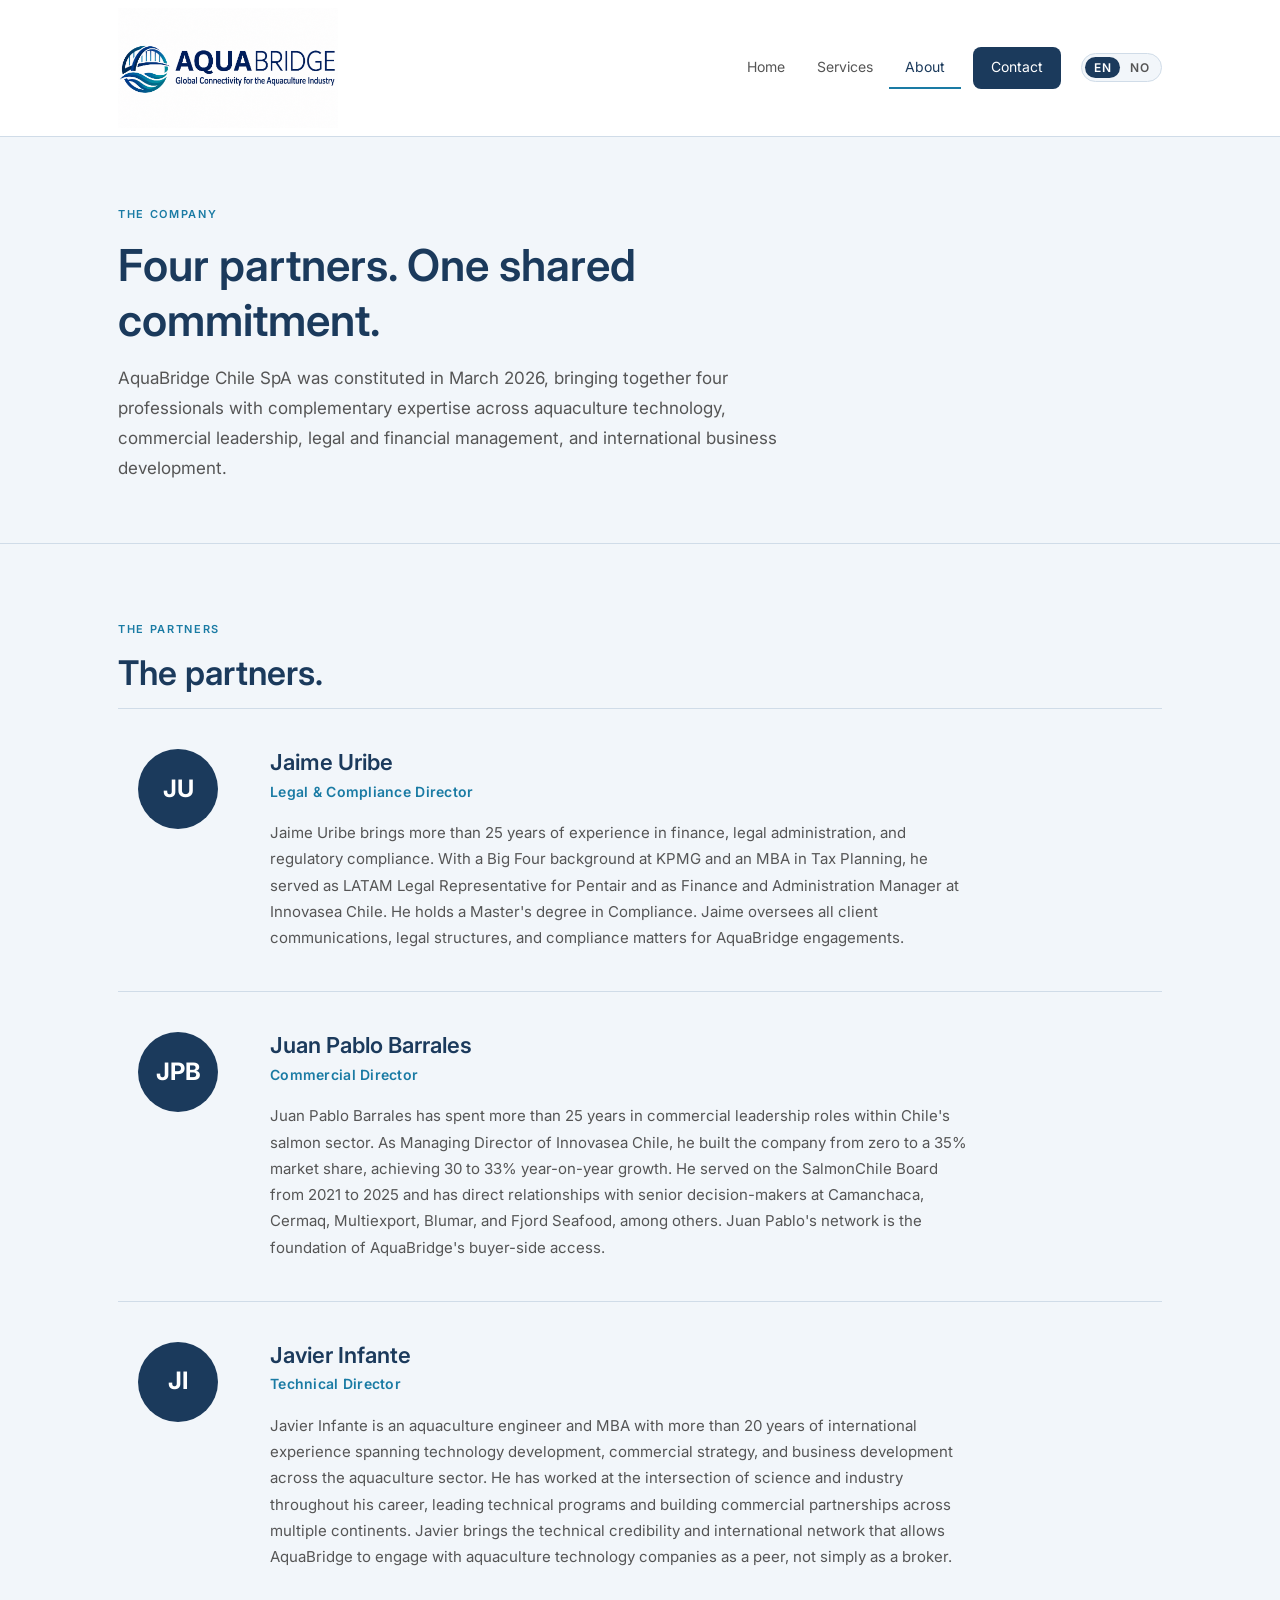
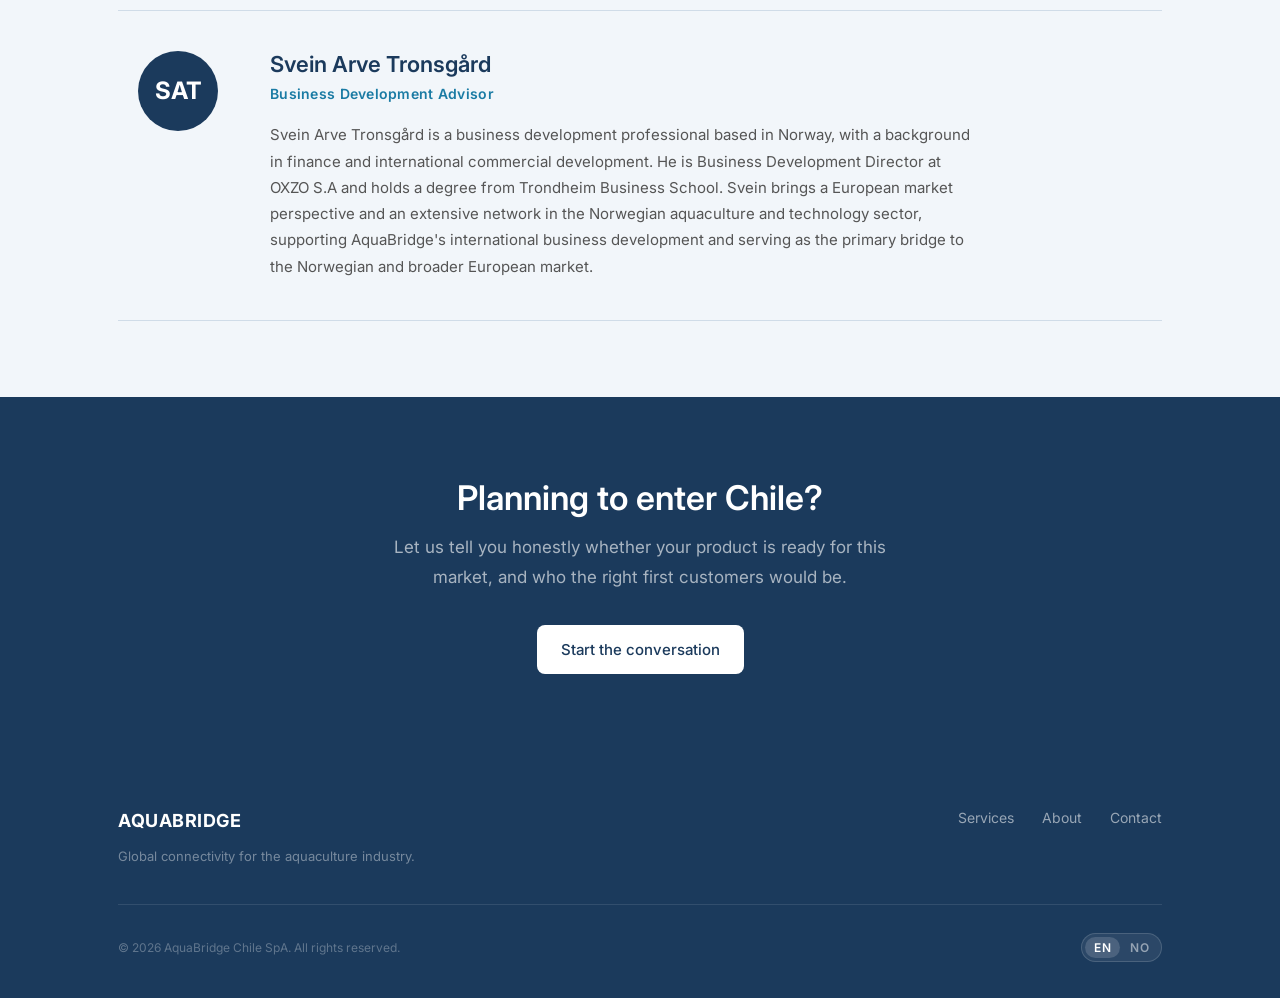
==== about.html @ 1656830d "Update website 05/26/2026  8:52:04.17" ====
<!DOCTYPE html>
<html lang="en">
<head>
  <meta charset="UTF-8">
  <meta name="viewport" content="width=device-width, initial-scale=1.0">
  <meta name="description" content="About AquaBridge — three senior partners with seven decades of combined experience in Chilean and global aquaculture.">
  <title>About — AquaBridge</title>
  <link rel="preconnect" href="https://fonts.googleapis.com">
  <link rel="preconnect" href="https://fonts.gstatic.com" crossorigin>
  <link href="https://fonts.googleapis.com/css2?family=Inter:wght@400;500;600;700&display=swap" rel="stylesheet">
  <link rel="stylesheet" href="css/style.css">
</head>
<body>
  <nav class="nav">
    <div class="container">
      <div class="nav-inner">
        <a href="index.html" class="nav-logo">
          <img src="images/logo.png" alt="AquaBridge" onerror="this.style.display='none'">
          <span class="nav-logo-text">AQUABRIDGE</span>
        </a>
        <div class="nav-links">
          <a href="index.html" data-i18n="nav_home">Home</a>
          <a href="services.html" data-i18n="nav_services">Services</a>
          <a href="about.html" data-i18n="nav_about">About</a>
          <a href="contact.html" class="nav-cta" data-i18n="nav_contact">Contact</a>
          <div class="lang-toggle desktop">
            <button class="lang-btn active" data-lang="en">EN</button>
            <button class="lang-btn" data-lang="no">NO</button>
          </div>
        </div>
        <button class="nav-hamburger" aria-label="Open menu"><span></span><span></span><span></span></button>
      </div>
      <div class="nav-mobile">
        <a href="index.html" data-i18n="nav_home">Home</a>
        <a href="services.html" data-i18n="nav_services">Services</a>
        <a href="about.html" data-i18n="nav_about">About</a>
        <a href="contact.html" data-i18n="nav_contact">Contact</a>
        <div class="lang-toggle"><button class="lang-btn active" data-lang="en">EN</button><button class="lang-btn" data-lang="no">NO</button></div>
      </div>
    </div>
  </nav>

  <!-- HERO -->
  <div class="hero-light">
    <div class="container">
      <p class="hero-pre" data-i18n="about_pre">The company</p>
      <h1 data-i18n="about_h1">Four partners. One shared commitment.</h1>
      <p class="hero-sub" data-i18n="about_sub">AquaBridge Chile SpA was constituted in March 2026, bringing together four professionals with complementary expertise across aquaculture technology, commercial leadership, legal and financial management, and international business development.</p>
    </div>
  </div>

  <!-- PARTNERS -->
  <section class="sec-gray">
    <div class="container">
      <p class="sec-label">The partners</p>
      <h2 class="sec-h2" data-i18n="about_team_h2">The partners.</h2>

      <div class="profile">
        <div class="profile-left">
          <div class="profile-avatar">JU</div>
        </div>
        <div class="profile-right">
          <h3 data-i18n="p3_name">Jaime Uribe</h3>
          <p class="role" data-i18n="p3_role">Legal & Compliance Director</p>
          <p data-i18n="p3_long">Jaime Uribe brings more than 25 years of experience in finance, legal administration, and regulatory compliance. With a Big Four background at KPMG and an MBA in Tax Planning, he served as LATAM Legal Representative for Pentair and as Finance and Administration Manager at Innovasea Chile. He holds a Master's degree in Compliance. Jaime oversees all client communications, legal structures, and compliance matters for AquaBridge engagements.</p>
        </div>
      </div>

      <div class="profile">
        <div class="profile-left">
          <div class="profile-avatar">JPB</div>
        </div>
        <div class="profile-right">
          <h3 data-i18n="p2_name">Juan Pablo Barrales</h3>
          <p class="role" data-i18n="p2_role">Commercial Director</p>
          <p data-i18n="p2_long">Juan Pablo Barrales has spent more than 25 years in commercial leadership roles within Chile's salmon sector. As Managing Director of Innovasea Chile, he built the company from zero to a 35% market share, achieving 30 to 33% year-on-year growth. He served on the SalmonChile Board from 2021 to 2025 and has direct relationships with senior decision-makers at Camanchaca, Cermaq, Multiexport, Blumar, and Fjord Seafood, among others. Juan Pablo's network is the foundation of AquaBridge's buyer-side access.</p>
        </div>
      </div>

      <div class="profile">
        <div class="profile-left">
          <div class="profile-avatar">JI</div>
        </div>
        <div class="profile-right">
          <h3 data-i18n="p1_name">Javier Infante</h3>
          <p class="role" data-i18n="p1_role">Technical Director</p>
          <p data-i18n="p1_long">Javier Infante is an aquaculture engineer and MBA with more than 20 years of international experience spanning technology development, commercial strategy, and business development across the aquaculture sector. He has worked at the intersection of science and industry throughout his career, leading technical programs and building commercial partnerships across multiple continents. Javier brings the technical credibility and international network that allows AquaBridge to engage with aquaculture technology companies as a peer, not simply as a broker.</p>
        </div>
      </div>

      <div class="profile">
        <div class="profile-left">
          <div class="profile-avatar">SAT</div>
        </div>
        <div class="profile-right">
          <h3 data-i18n="p4_name">Svein Arve Tronsgård</h3>
          <p class="role" data-i18n="p4_role">Business Development Advisor</p>
          <p data-i18n="p4_long">Svein Arve Tronsgård is a business development professional based in Norway, with a background in finance and international commercial development. He is Business Development Director at OXZO S.A and holds a degree from Trondheim Business School. Svein brings a European market perspective and an extensive network in the Norwegian aquaculture and technology sector, supporting AquaBridge's international business development and serving as the primary bridge to the Norwegian and broader European market.</p>
        </div>
      </div>

    </div>
  </section>

  <!-- CTA -->
  <div class="cta-section">
    <div class="container">
      <h2 data-i18n="cta_h2">Planning to enter Chile?</h2>
      <p data-i18n="cta_p">Let us tell you honestly whether your product is ready for this market, and who the right first customers would be.</p>
      <a href="contact.html" class="btn btn-white" data-i18n="cta_btn">Start the conversation</a>
    </div>
  </div>

  <footer class="footer">
    <div class="container">
      <div class="footer-top">
        <div class="footer-brand">
          <div class="footer-logo"><img src="images/logo.png" alt="AquaBridge" onerror="this.style.display='none';this.nextElementSibling.style.display='block'"><span class="footer-logo-text">AQUABRIDGE</span></div>
          <p class="footer-tag" data-i18n="footer_tag">Global connectivity for the aquaculture industry.</p>
        </div>
        <nav class="footer-nav">
          <a href="services.html" data-i18n="nav_services">Services</a>
          <a href="about.html" data-i18n="nav_about">About</a>
          <a href="contact.html" data-i18n="nav_contact">Contact</a>
        </nav>
      </div>
      <div class="footer-bottom">
        <p class="footer-copy" data-i18n="footer_copy">© 2026 AquaBridge Chile SpA. All rights reserved.</p>
        <div class="lang-toggle"><button class="lang-btn active" data-lang="en">EN</button><button class="lang-btn" data-lang="no">NO</button></div>
      </div>
    </div>
  </footer>

  <script src="js/main.js"></script>
</body>
</html>
---- css/style.css ----
/* ── Reset ─────────────────────────────────────────────────────────────── */
*, *::before, *::after { box-sizing: border-box; margin: 0; padding: 0; }
html { font-size: 16px; scroll-behavior: smooth; -webkit-font-smoothing: antialiased; }
img { max-width: 100%; display: block; }
a { color: inherit; text-decoration: none; }
ul, ol { list-style: none; }

/* ── Variables ─────────────────────────────────────────────────────────── */
:root {
  --navy:      #1B3A5C;
  --navy-deep: #122840;
  --teal:      #1A7BA4;
  --teal-dk:   #0F5070;
  --lgray:     #F2F6FA;
  --mgray:     #D0DCE8;
  --dgray:     #555555;
  --white:     #FFFFFF;
  --font:      'Inter', system-ui, -apple-system, 'Segoe UI', sans-serif;
  --max-w:     1100px;
  --r:         8px;
  --t:         0.2s ease;
}

/* ── Base ──────────────────────────────────────────────────────────────── */
body { font-family: var(--font); color: var(--dgray); line-height: 1.7; background: var(--white); }
h1, h2, h3, h4 { color: var(--navy); font-weight: 600; line-height: 1.25; }
h1 { font-size: clamp(28px, 4vw, 44px); }
h2 { font-size: clamp(22px, 3vw, 34px); }
h3 { font-size: 19px; }
p { font-size: 16px; line-height: 1.75; max-width: 700px; }
.container { max-width: var(--max-w); margin: 0 auto; padding: 0 28px; }

/* ── Buttons ───────────────────────────────────────────────────────────── */
.btn { display: inline-block; padding: 12px 24px; border-radius: var(--r); font-size: 15px; font-weight: 500; cursor: pointer; transition: background var(--t), color var(--t), border-color var(--t); text-decoration: none; border: none; font-family: var(--font); }
.btn-primary { background: var(--teal); color: var(--white); }
.btn-primary:hover { background: var(--teal-dk); }
.btn-secondary { background: transparent; color: var(--navy); border: 1px solid var(--mgray); }
.btn-secondary:hover { background: var(--lgray); border-color: var(--teal); color: var(--navy); }
.btn-ghost { background: transparent; color: rgba(255,255,255,0.85); border: 1px solid rgba(255,255,255,0.3); }
.btn-ghost:hover { background: rgba(255,255,255,0.1); border-color: rgba(255,255,255,0.55); }
.btn-white { background: var(--white); color: var(--navy); }
.btn-white:hover { background: var(--lgray); }

/* ── Nav ───────────────────────────────────────────────────────────────── */
.nav { position: sticky; top: 0; z-index: 100; background: var(--white); border-bottom: 1px solid var(--mgray); transition: box-shadow var(--t); }
.nav.scrolled { box-shadow: 0 2px 16px rgba(0,0,0,0.07); }
.nav-inner { display: flex; align-items: center; height: 136px; gap: 0; padding: 8px 0; }
.nav-logo { display: flex; align-items: center; gap: 10px; text-decoration: none; flex-shrink: 0; margin-right: auto; }
.nav-logo img { height: 120px; width: auto; }
.nav-logo-text { display: none; }
.nav-links { display: flex; align-items: center; gap: 0; }
.nav-links a { font-size: 14px; color: var(--dgray); padding: 8px 16px; border-bottom: 2px solid transparent; transition: color var(--t), border-color var(--t); white-space: nowrap; display: block; }
.nav-links a:hover, .nav-links a.active { color: var(--navy); border-bottom-color: var(--teal); }
.nav-links a.nav-cta { background: var(--navy); color: var(--white); border-radius: var(--r); margin-left: 12px; border-bottom: 2px solid transparent; padding: 8px 18px; }
.nav-links a.nav-cta:hover { background: var(--teal); }
.lang-toggle { display: flex; align-items: center; gap: 1px; margin-left: 20px; background: var(--lgray); border-radius: 20px; padding: 3px; border: 1px solid var(--mgray); flex-shrink: 0; }
.lang-btn { background: none; border: none; cursor: pointer; font-size: 12px; font-weight: 600; color: var(--dgray); padding: 3px 9px; border-radius: 16px; transition: background var(--t), color var(--t); font-family: var(--font); letter-spacing: 0.04em; }
.lang-btn.active { background: var(--navy); color: var(--white); }
.nav-hamburger { display: none; flex-direction: column; gap: 5px; cursor: pointer; padding: 6px; background: none; border: none; margin-left: 12px; }
.nav-hamburger span { display: block; width: 22px; height: 2px; background: var(--navy); border-radius: 2px; transition: transform var(--t), opacity var(--t); }
.nav-mobile { display: none; flex-direction: column; padding: 16px 28px 20px; border-top: 1px solid var(--mgray); gap: 4px; }
.nav-mobile.open { display: flex; }
.nav-mobile a { font-size: 15px; color: var(--navy); padding: 8px 0; border-bottom: 1px solid var(--lgray); }
.nav-mobile .lang-toggle { margin: 12px 0 0; }

/* ── Hero dark ─────────────────────────────────────────────────────────── */
.hero-dark { background: var(--navy); padding: 88px 0 76px; }
.hero-pre { font-size: 11px; letter-spacing: 0.15em; text-transform: uppercase; color: var(--teal); font-weight: 600; margin-bottom: 18px; }
.hero-dark h1 { color: var(--white); max-width: 825px; margin-bottom: 22px; }
.hero-dark .hero-sub { color: rgba(255,255,255,0.62); font-size: 17px; max-width: 675px; margin-bottom: 36px; line-height: 1.75; }
.hero-btns { display: flex; gap: 12px; flex-wrap: wrap; margin-bottom: 56px; }
.hero-stats { display: flex; gap: 44px; padding-top: 44px; border-top: 1px solid rgba(255,255,255,0.11); flex-wrap: wrap; }
.stat-item .stat-n { font-size: 26px; font-weight: 700; color: var(--white); line-height: 1.1; }
.stat-item .stat-l { font-size: 12px; color: rgba(255,255,255,0.42); margin-top: 3px; line-height: 1.4; }

/* ── Hero light ────────────────────────────────────────────────────────── */
.hero-light { background: var(--lgray); padding: 68px 0 60px; border-bottom: 1px solid var(--mgray); }
.hero-light .hero-pre { font-size: 11px; letter-spacing: 0.15em; text-transform: uppercase; color: var(--teal); font-weight: 600; margin-bottom: 14px; }
.hero-light h1 { margin-bottom: 16px; max-width: 700px; }
.hero-light .hero-sub { color: var(--dgray); font-size: 17px; max-width: 700px; line-height: 1.75; }

/* ── Sections ──────────────────────────────────────────────────────────── */
section { padding: 76px 0; }
.sec-white { background: var(--white); }
.sec-gray  { background: var(--lgray); }
.sec-navy  { background: var(--navy); }
.sec-label { font-size: 11px; letter-spacing: 0.15em; text-transform: uppercase; color: var(--teal); font-weight: 600; margin-bottom: 12px; }
.sec-h2 { margin-bottom: 14px; }
.sec-sub { color: var(--dgray); font-size: 17px; max-width: 700px; margin-bottom: 48px; line-height: 1.75; }
.sec-sub.wide { max-width: 700px; }
.sec-sub.light { color: rgba(255,255,255,0.62); }
.sec-sub.light-narrow { color: rgba(255,255,255,0.62); max-width: 700px; }
.navy-h2 { color: var(--white); }

/* ── Cards grid ────────────────────────────────────────────────────────── */
.cards-3 { display: grid; grid-template-columns: repeat(auto-fit, minmax(260px, 1fr)); gap: 24px; }
.card { background: var(--white); border: 1px solid var(--mgray); border-radius: 12px; padding: 28px; }
.card-on-gray { background: var(--white); }
.card-icon { width: 46px; height: 46px; background: rgba(26,123,164,0.1); border-radius: 10px; display: flex; align-items: center; justify-content: center; margin-bottom: 18px; }
.card-icon svg { width: 22px; height: 22px; stroke: var(--teal); fill: none; stroke-width: 1.8; stroke-linecap: round; stroke-linejoin: round; }
.card h3 { color: var(--navy); font-size: 17px; margin-bottom: 8px; }
.card p { font-size: 14px; line-height: 1.65; }

/* ── Stats block (navy bg) ─────────────────────────────────────────────── */
.stats-4 { display: grid; grid-template-columns: repeat(4, 1fr); gap: 1px; background: rgba(255,255,255,0.08); border-radius: 12px; overflow: hidden; margin-top: 44px; }
.stat-block { background: rgba(255,255,255,0.05); padding: 36px 28px; }
.stat-block .num { font-size: 30px; font-weight: 700; color: var(--white); line-height: 1.1; margin-bottom: 6px; }
.stat-block .lbl { font-size: 13px; color: rgba(255,255,255,0.48); line-height: 1.5; }

/* ── Team cards ────────────────────────────────────────────────────────── */
.team-3 { display: grid; grid-template-columns: repeat(auto-fit, minmax(280px, 1fr)); gap: 28px; }
.team-card { background: var(--white); border: 1px solid var(--mgray); border-radius: 12px; padding: 32px 28px; }
.team-avatar { width: 52px; height: 52px; border-radius: 50%; background: var(--navy); color: var(--white); font-size: 17px; font-weight: 700; display: flex; align-items: center; justify-content: center; margin-bottom: 16px; letter-spacing: 0.03em; }
.team-card h3 { font-size: 18px; margin-bottom: 2px; }
.team-role { font-size: 13px; color: var(--teal); font-weight: 600; margin-bottom: 12px; letter-spacing: 0.02em; }
.team-card .bio { font-size: 14px; line-height: 1.65; margin-bottom: 14px; }
.team-details { border-top: 1px solid var(--lgray); padding-top: 12px; display: flex; flex-direction: column; gap: 6px; }
.team-detail { font-size: 13px; color: var(--dgray); display: flex; gap: 8px; line-height: 1.5; }
.team-detail::before { content: '—'; color: var(--teal); flex-shrink: 0; }
.team-link { display: inline-flex; align-items: center; gap: 6px; color: var(--teal); font-size: 15px; font-weight: 500; margin-top: 36px; transition: gap var(--t); }
.team-link:hover { gap: 10px; }

/* ── CTA section ───────────────────────────────────────────────────────── */
.cta-section { background: var(--navy); padding: 80px 0; text-align: center; }
.cta-section h2 { color: var(--white); margin-bottom: 14px; }
.cta-section p { color: rgba(255,255,255,0.62); max-width: 520px; margin: 0 auto 32px; font-size: 17px; }

/* ── Teal bar quote ────────────────────────────────────────────────────── */
.teal-bar { border-left: 3px solid var(--teal); padding: 4px 0 4px 18px; font-size: 17px; color: var(--navy); font-style: italic; line-height: 1.65; }

/* ── Tier cards (services page) ────────────────────────────────────────── */
.tier-grid { display: grid; grid-template-columns: repeat(auto-fit, minmax(320px, 1fr)); gap: 32px; margin-top: 44px; }
.tier-card { background: var(--white); border: 1px solid var(--mgray); border-radius: 14px; overflow: hidden; }
.tier-head { padding: 32px 32px 24px; background: var(--lgray); border-bottom: 1px solid var(--mgray); }
.tier-head.dark { background: var(--navy); }
.tier-badge { display: inline-block; font-size: 11px; font-weight: 700; letter-spacing: 0.1em; text-transform: uppercase; padding: 4px 12px; border-radius: 20px; margin-bottom: 14px; background: rgba(26,123,164,0.12); color: var(--teal); }
.tier-badge.white { background: rgba(255,255,255,0.15); color: rgba(255,255,255,0.85); }
.tier-head h3 { font-size: 22px; margin-bottom: 6px; }
.tier-head.dark h3 { color: var(--white); }
.tier-head .tier-sub { font-size: 15px; color: var(--dgray); }
.tier-head.dark .tier-sub { color: rgba(255,255,255,0.58); }
.tier-price { font-size: 14px; font-weight: 600; color: var(--navy); margin-top: 14px; padding-top: 14px; border-top: 1px solid var(--mgray); }
.tier-head.dark .tier-price { color: rgba(255,255,255,0.75); border-top-color: rgba(255,255,255,0.15); }
.tier-body { padding: 28px 32px; }
.tier-list { display: flex; flex-direction: column; gap: 12px; }
.tier-list li { font-size: 14px; color: var(--dgray); display: flex; gap: 10px; align-items: flex-start; line-height: 1.55; }
.tier-list li::before { content: ''; width: 18px; height: 18px; min-width: 18px; border-radius: 50%; background: rgba(26,123,164,0.12) url("data:image/svg+xml,%3Csvg width='10' height='8' viewBox='0 0 10 8' fill='none' xmlns='http://www.w3.org/2000/svg'%3E%3Cpath d='M1 4L3.5 6.5L9 1.5' stroke='%231A7BA4' stroke-width='1.6' stroke-linecap='round' stroke-linejoin='round'/%3E%3C/svg%3E") no-repeat center; margin-top: 2px; flex-shrink: 0; }
.svc-note { font-size: 13px; color: var(--dgray); line-height: 1.65; font-style: italic; margin-top: 32px; padding: 20px 24px; background: var(--lgray); border-radius: var(--r); border-left: 3px solid var(--mgray); }

/* ── What we don't do ──────────────────────────────────────────────────── */
.no-list { display: flex; flex-direction: column; gap: 0; margin-top: 24px; }
.no-list li { font-size: 14px; color: var(--dgray); display: flex; gap: 12px; align-items: flex-start; padding: 12px 0; border-bottom: 1px solid var(--lgray); line-height: 1.6; }
.no-list li::before { content: '×'; color: #bbb; font-size: 17px; line-height: 1.3; flex-shrink: 0; }
.no-note { font-size: 14px; color: var(--navy); font-weight: 500; margin-top: 20px; padding: 18px 20px; background: rgba(26,123,164,0.07); border-radius: var(--r); border-left: 3px solid var(--teal); line-height: 1.65; font-style: italic; }

/* ── About model section ───────────────────────────────────────────────── */
.two-col { display: grid; grid-template-columns: 1.1fr 1fr; gap: 64px; align-items: start; }
.two-col p { margin-bottom: 16px; }

/* ── Team full profiles ────────────────────────────────────────────────── */
.profile { display: grid; grid-template-columns: auto 1fr; gap: 32px; align-items: start; padding: 40px 0; border-top: 1px solid var(--mgray); }
.profile:last-child { border-bottom: 1px solid var(--mgray); }
.profile-left { text-align: center; min-width: 120px; }
.profile-avatar { width: 80px; height: 80px; border-radius: 50%; background: var(--navy); color: var(--white); font-size: 24px; font-weight: 700; display: flex; align-items: center; justify-content: center; margin: 0 auto 10px; }
.profile-name-mobile { display: none; }
.profile-right h3 { font-size: 22px; margin-bottom: 3px; }
.profile-right .role { font-size: 14px; color: var(--teal); font-weight: 600; margin-bottom: 16px; letter-spacing: 0.02em; }
  .profile-right p { font-size: 15px; line-height: 1.75; color: var(--dgray); margin-bottom: 0; }

/* ── Contact form ──────────────────────────────────────────────────────── */
.contact-layout { display: grid; grid-template-columns: 1.3fr 1fr; gap: 64px; align-items: start; }
.form-row { display: grid; grid-template-columns: 1fr 1fr; gap: 16px; }
.form-group { margin-bottom: 18px; }
.form-group label { display: block; font-size: 13px; font-weight: 600; color: var(--navy); margin-bottom: 6px; letter-spacing: 0.02em; }
.form-group input, .form-group select, .form-group textarea { width: 100%; padding: 10px 14px; border: 1px solid var(--mgray); border-radius: var(--r); font-size: 15px; color: var(--navy); background: var(--white); font-family: var(--font); transition: border-color var(--t); outline: none; appearance: none; }
.form-group input:focus, .form-group select:focus, .form-group textarea:focus { border-color: var(--teal); box-shadow: 0 0 0 3px rgba(26,123,164,0.1); }
.form-group textarea { resize: vertical; min-height: 130px; }
.form-group select { background-image: url("data:image/svg+xml,%3Csvg width='12' height='8' viewBox='0 0 12 8' xmlns='http://www.w3.org/2000/svg'%3E%3Cpath d='M1 1L6 7L11 1' stroke='%23555' stroke-width='1.5' stroke-linecap='round' fill='none'/%3E%3C/svg%3E"); background-repeat: no-repeat; background-position: right 14px center; padding-right: 38px; }
.contact-info-block { padding-top: 4px; }
.contact-info-item { padding: 16px 0; border-bottom: 1px solid var(--mgray); }
.contact-info-lbl { font-size: 11px; text-transform: uppercase; letter-spacing: 0.1em; color: var(--dgray); font-weight: 600; margin-bottom: 4px; }
.contact-info-val { font-size: 16px; font-weight: 600; color: var(--navy); }
.contact-info-note { font-size: 13px; color: var(--dgray); margin-top: 2px; }

/* ── Footer ────────────────────────────────────────────────────────────── */
.footer { background: var(--navy); padding: 52px 0 36px; }
.footer-top { display: flex; justify-content: space-between; align-items: flex-start; padding-bottom: 36px; border-bottom: 1px solid rgba(255,255,255,0.1); margin-bottom: 28px; gap: 40px; flex-wrap: wrap; }
.footer-brand {}
.footer-logo { display: flex; align-items: center; gap: 10px; margin-bottom: 8px; }
.footer-logo img { display: none; }
.footer-logo-text { display: block; font-size: 18px; font-weight: 700; color: white; letter-spacing: 0.5px; }
.footer-tag { font-size: 13px; color: rgba(255,255,255,0.4); }
.footer-nav { display: flex; gap: 28px; align-items: center; flex-wrap: wrap; }
.footer-nav a { font-size: 14px; color: rgba(255,255,255,0.55); transition: color var(--t); }
.footer-nav a:hover { color: var(--white); }
.footer-bottom { display: flex; justify-content: space-between; align-items: center; flex-wrap: wrap; gap: 12px; }
.footer-copy { font-size: 12px; color: rgba(255,255,255,0.3); }
.footer .lang-toggle { background: rgba(255,255,255,0.07); border-color: rgba(255,255,255,0.15); }
.footer .lang-btn { color: rgba(255,255,255,0.5); }
.footer .lang-btn.active { background: rgba(255,255,255,0.15); color: var(--white); }

/* ── How We Work steps ─────────────────────────────────────────────────── */
.steps-wrap { position: relative; margin-top: 56px; }
.steps-4 { display: grid; grid-template-columns: repeat(4, 1fr); gap: 0; position: relative; }
.steps-4::before { content: ''; position: absolute; top: 22px; left: calc(12.5% + 4px); right: calc(12.5% + 4px); height: 2px; background: var(--mgray); z-index: 0; }
.step { text-align: center; padding: 0 20px; position: relative; }
.step-num { width: 46px; height: 46px; border-radius: 50%; background: var(--teal); color: var(--white); font-weight: 700; font-size: 16px; display: flex; align-items: center; justify-content: center; margin: 0 auto 22px; position: relative; z-index: 1; }
.step-h { font-size: 15px; font-weight: 600; color: var(--navy); margin-bottom: 8px; line-height: 1.3; }
.step-p { font-size: 13px; color: var(--dgray); line-height: 1.6; }

/* ── Why AquaBridge comparison ─────────────────────────────────────────── */
.vs-grid { display: grid; grid-template-columns: repeat(3, 1fr); gap: 20px; margin-top: 48px; }
.vs-col { background: var(--lgray); border-radius: var(--r); padding: 32px 28px; border: 1px solid var(--mgray); }
.vs-col.vs-us { background: var(--navy); border-color: var(--navy); }
.vs-col-head { font-size: 11px; font-weight: 600; text-transform: uppercase; letter-spacing: 0.1em; color: var(--dgray); margin-bottom: 6px; opacity: 0.7; }
.vs-col.vs-us .vs-col-head { color: var(--teal); opacity: 1; }
.vs-col-label { font-size: 17px; font-weight: 700; color: var(--navy); margin-bottom: 24px; line-height: 1.3; }
.vs-col.vs-us .vs-col-label { color: var(--white); }
.vs-item { display: flex; align-items: flex-start; gap: 10px; margin-bottom: 13px; font-size: 14px; line-height: 1.5; color: var(--dgray); }
.vs-col.vs-us .vs-item { color: rgba(255,255,255,0.82); }
.vs-icon { flex-shrink: 0; margin-top: 2px; font-size: 14px; }

/* ── Responsive ────────────────────────────────────────────────────────── */
@media (max-width: 860px) {
  .stats-4 { grid-template-columns: 1fr 1fr; }
  .two-col { grid-template-columns: 1fr; gap: 40px; }
  .contact-layout { grid-template-columns: 1fr; gap: 40px; }
  .profile { grid-template-columns: 1fr; gap: 16px; }
  .profile-left { text-align: left; }
  .profile-avatar { margin: 0 0 8px; }
  .tier-grid { grid-template-columns: 1fr; max-width: 520px; }
  .steps-4 { grid-template-columns: 1fr 1fr; }
  .steps-4::before { display: none; }
  .vs-grid { grid-template-columns: 1fr; max-width: 480px; margin-left: auto; margin-right: auto; }
}
@media (max-width: 680px) {
  .nav-links { display: none; }
  .lang-toggle.desktop { display: none; }
  .nav-hamburger { display: flex; }
  section { padding: 52px 0; }
  .hero-dark { padding: 60px 0 52px; }
  .hero-stats { gap: 24px; }
  .hero-btns { flex-direction: column; }
  .hero-btns .btn { text-align: center; }
  .cards-3 { grid-template-columns: 1fr; }
  .form-row { grid-template-columns: 1fr; }
  .steps-4 { grid-template-columns: 1fr; }
}
@media (max-width: 480px) {
  h1 { font-size: 26px; }
  h2 { font-size: 22px; }
  .stats-4 { grid-template-columns: 1fr; }
}
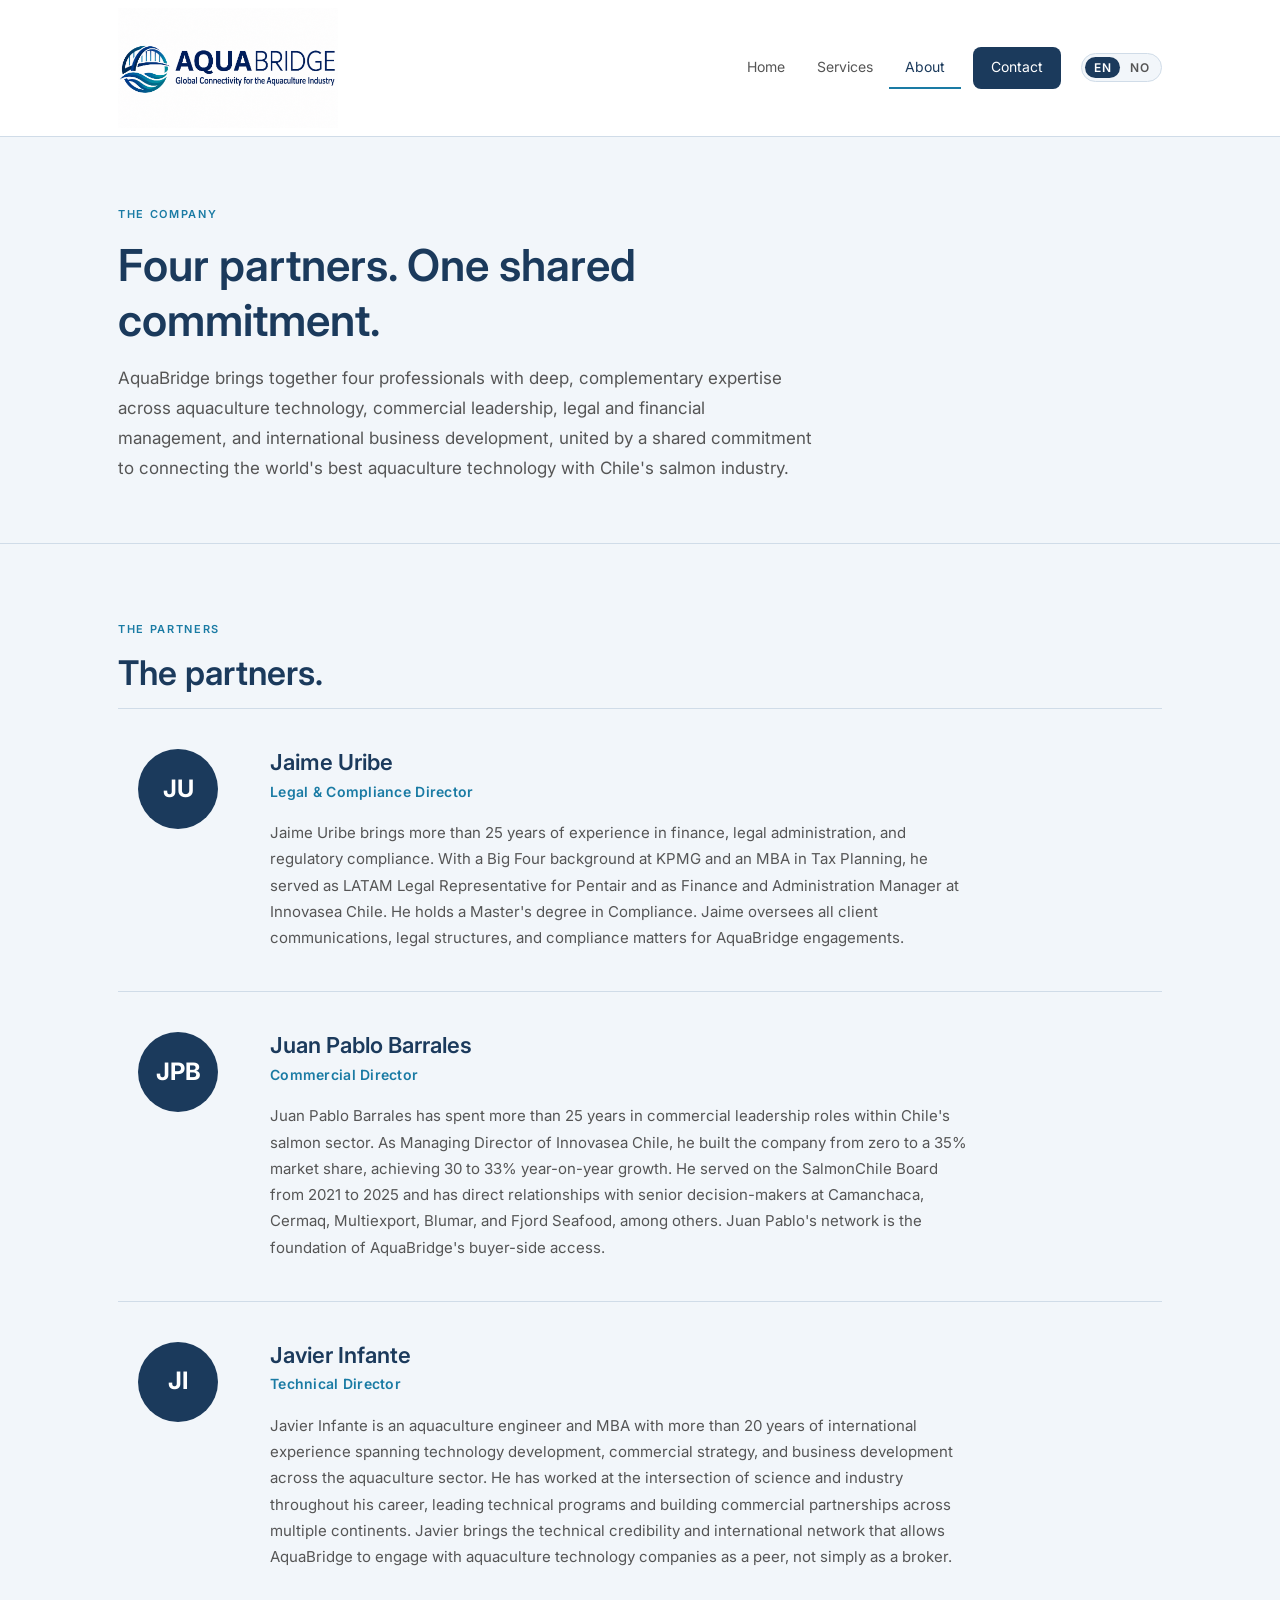
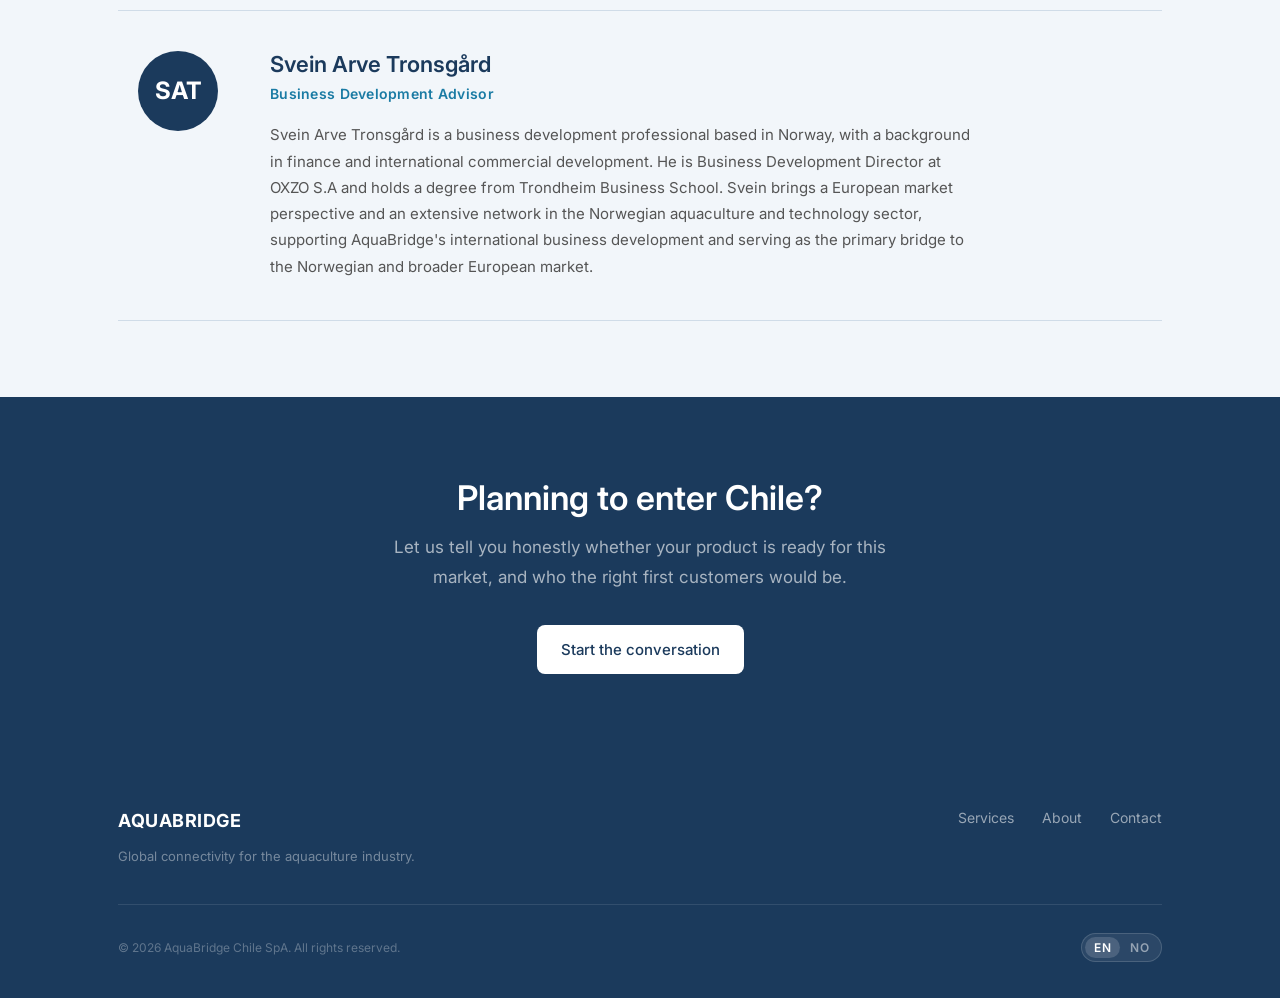
==== commit cc09a20a: "Update website 05/27/2026  7:46:04.59" ====
--- a/about.html
+++ b/about.html
@@ -3,8 +3,20 @@
 <head>
   <meta charset="UTF-8">
   <meta name="viewport" content="width=device-width, initial-scale=1.0">
-  <meta name="description" content="About AquaBridge — three senior partners with seven decades of combined experience in Chilean and global aquaculture.">
-  <title>About — AquaBridge</title>
+  <meta name="description" content="Meet the AquaBridge team — four partners with deep experience in Chile's Atlantic salmon, coho salmon, and trout farming industry, covering commercial leadership, aquaculture technology, legal compliance, and international business development.">
+  <meta name="keywords" content="AquaBridge team, aquaculture Chile experts, Chilean salmon industry, salmon technology consultants, Atlantic salmon Chile, coho salmon producers, Salmo salar, aquaculture engineer Chile, salmon commercial leadership, SalmonChile, soft landing Chile, aquaculture market entry team">
+  <title>About — AquaBridge | Aquaculture Experts in Chile's Salmon Industry</title>
+  <!-- Open Graph -->
+  <meta property="og:type" content="website">
+  <meta property="og:url" content="https://www.aquabridge.cl/about.html">
+  <meta property="og:title" content="About — AquaBridge | Aquaculture Experts in Chile's Salmon Industry">
+  <meta property="og:description" content="Four partners with deep experience in Chile's Atlantic salmon, coho, and trout farming industry — commercial, technical, legal, and international dimensions.">
+  <meta property="og:image" content="https://www.aquabridge.cl/images/salmon_bridge.png">
+  <!-- Twitter Card -->
+  <meta name="twitter:card" content="summary_large_image">
+  <meta name="twitter:title" content="About — AquaBridge | Aquaculture Experts in Chile's Salmon Industry">
+  <meta name="twitter:description" content="Four partners with deep experience in Chile's Atlantic salmon, coho, and trout farming industry.">
+  <meta name="twitter:image" content="https://www.aquabridge.cl/images/salmon_bridge.png">
   <link rel="preconnect" href="https://fonts.googleapis.com">
   <link rel="preconnect" href="https://fonts.gstatic.com" crossorigin>
   <link href="https://fonts.googleapis.com/css2?family=Inter:wght@400;500;600;700&display=swap" rel="stylesheet">
@@ -45,7 +57,7 @@
     <div class="container">
       <p class="hero-pre" data-i18n="about_pre">The company</p>
       <h1 data-i18n="about_h1">Four partners. One shared commitment.</h1>
-      <p class="hero-sub" data-i18n="about_sub">AquaBridge Chile SpA was constituted in March 2026, bringing together four professionals with complementary expertise across aquaculture technology, commercial leadership, legal and financial management, and international business development.</p>
+      <p class="hero-sub" data-i18n="about_sub">AquaBridge brings together four professionals with deep, complementary expertise across aquaculture technology, commercial leadership, legal and financial management, and international business development, united by a shared commitment to connecting the world's best aquaculture technology with Chile's salmon industry.</p>
     </div>
   </div>
 
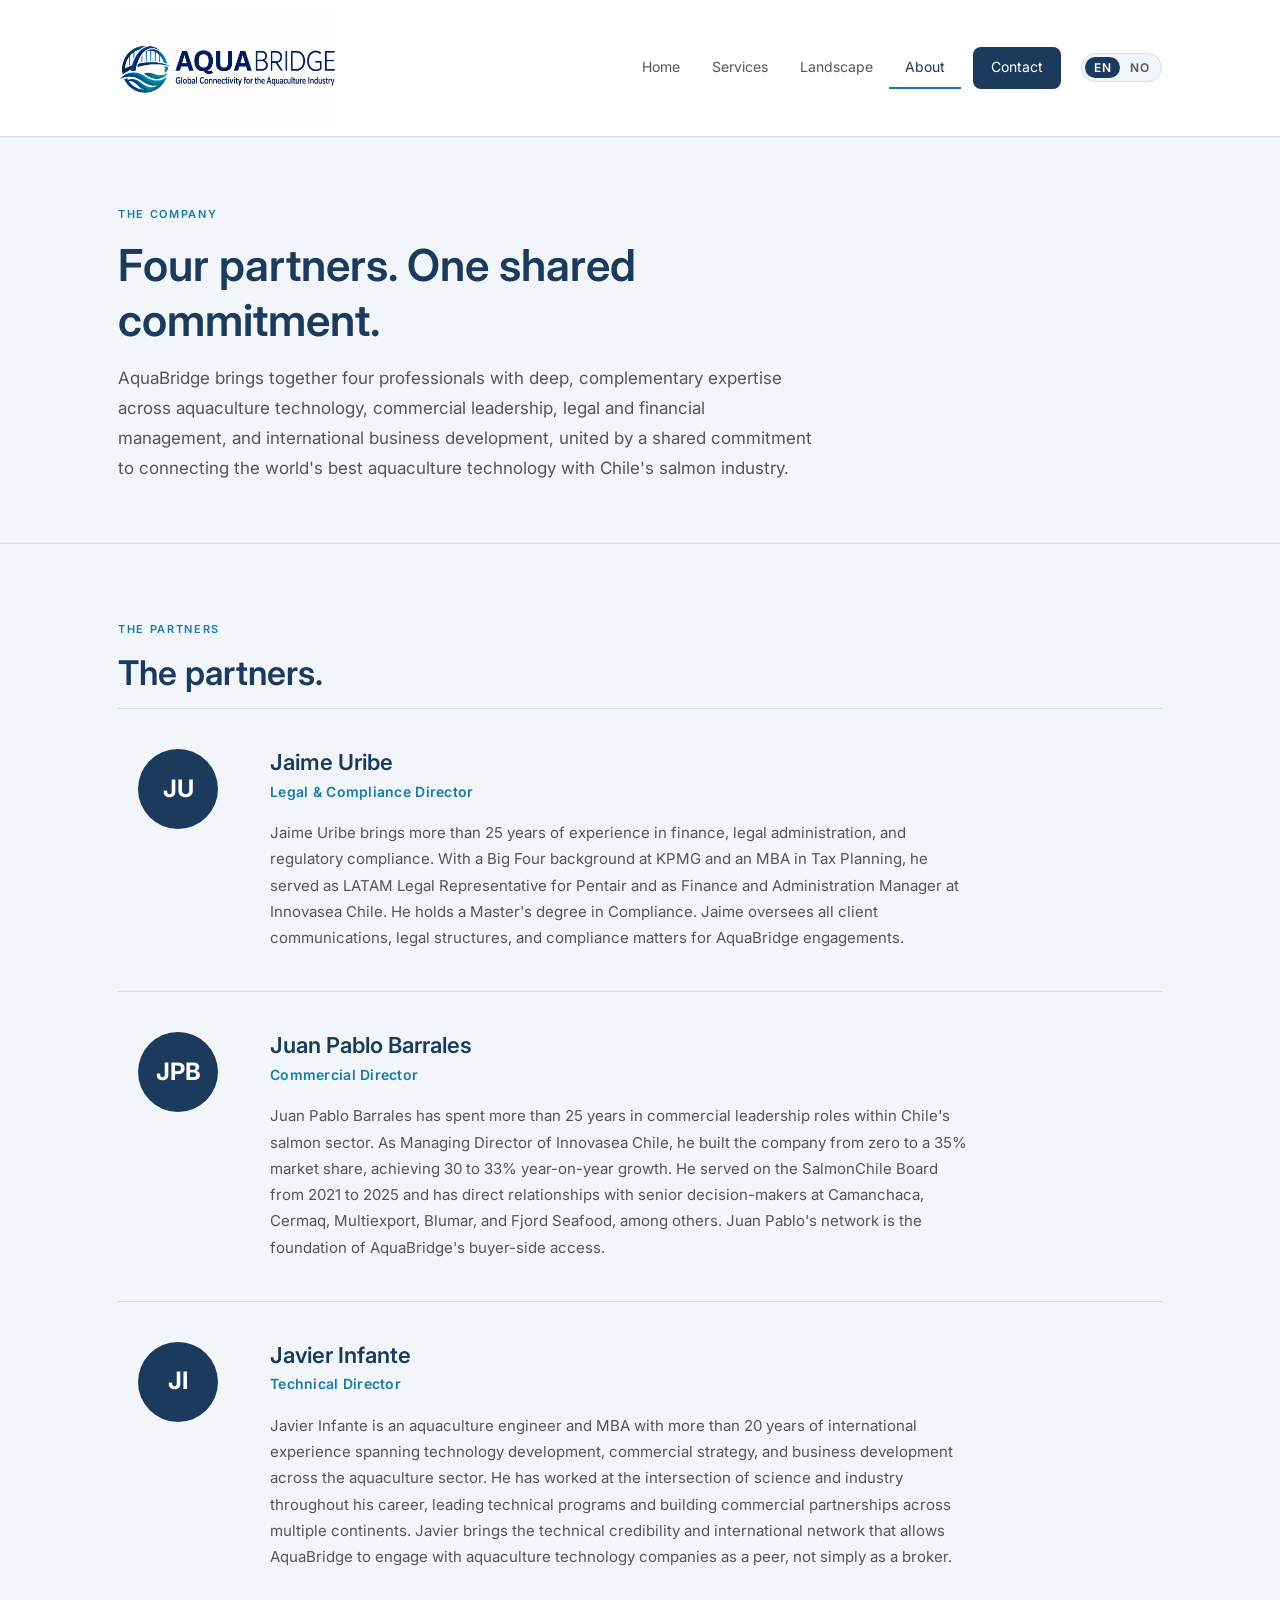
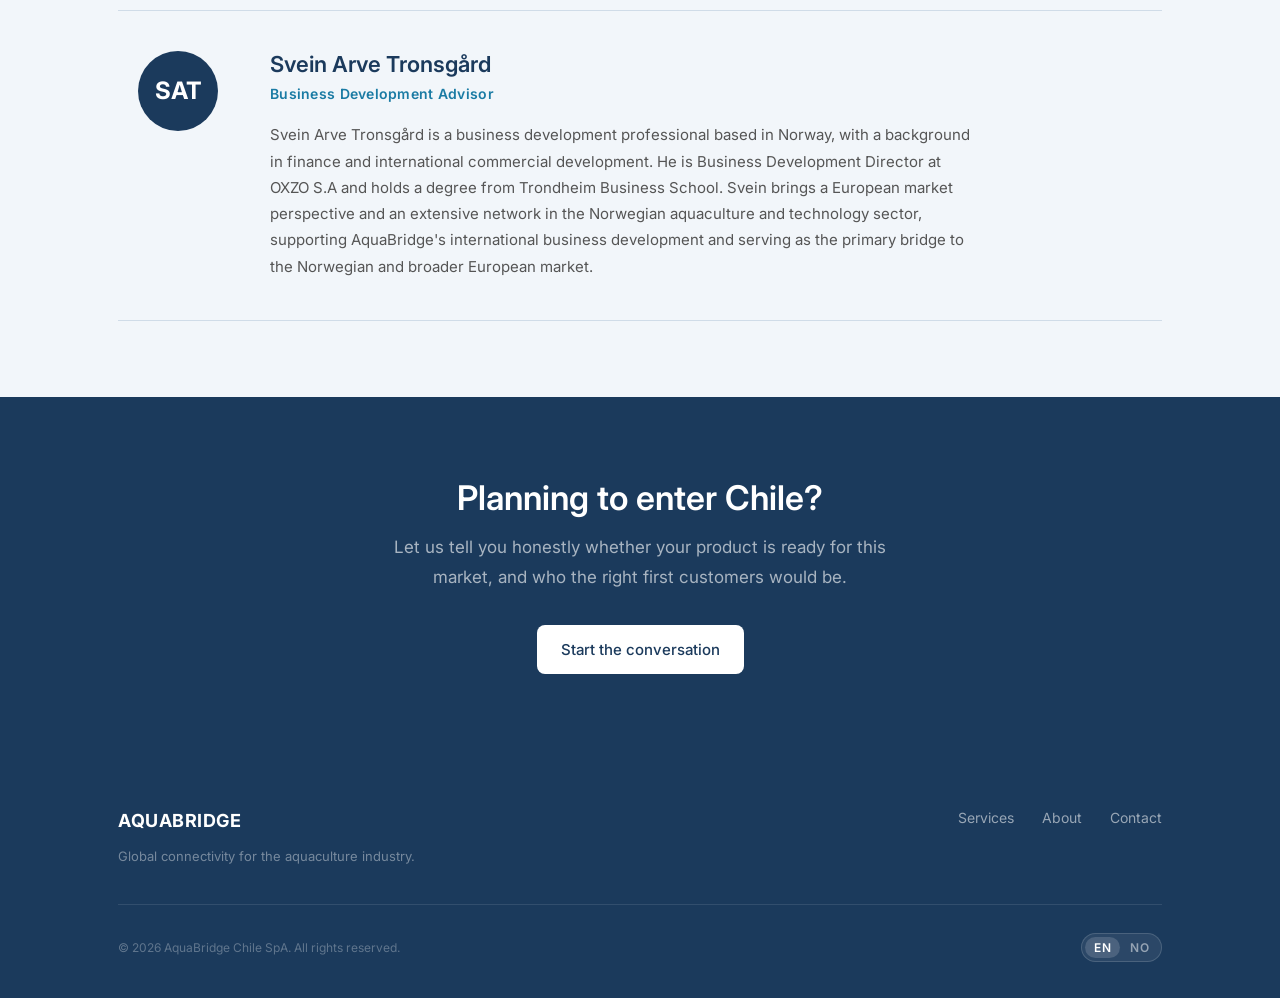
==== commit 400bab2f: "Update website 05/27/2026 18:00:01.34" ====
--- a/about.html
+++ b/about.html
@@ -33,6 +33,7 @@
         <div class="nav-links">
           <a href="index.html" data-i18n="nav_home">Home</a>
           <a href="services.html" data-i18n="nav_services">Services</a>
+          <a href="technology.html" data-i18n="nav_technology">Landscape</a>
           <a href="about.html" data-i18n="nav_about">About</a>
           <a href="contact.html" class="nav-cta" data-i18n="nav_contact">Contact</a>
           <div class="lang-toggle desktop">
@@ -45,6 +46,7 @@
       <div class="nav-mobile">
         <a href="index.html" data-i18n="nav_home">Home</a>
         <a href="services.html" data-i18n="nav_services">Services</a>
+        <a href="technology.html" data-i18n="nav_technology">Landscape</a>
         <a href="about.html" data-i18n="nav_about">About</a>
         <a href="contact.html" data-i18n="nav_contact">Contact</a>
         <div class="lang-toggle"><button class="lang-btn active" data-lang="en">EN</button><button class="lang-btn" data-lang="no">NO</button></div>
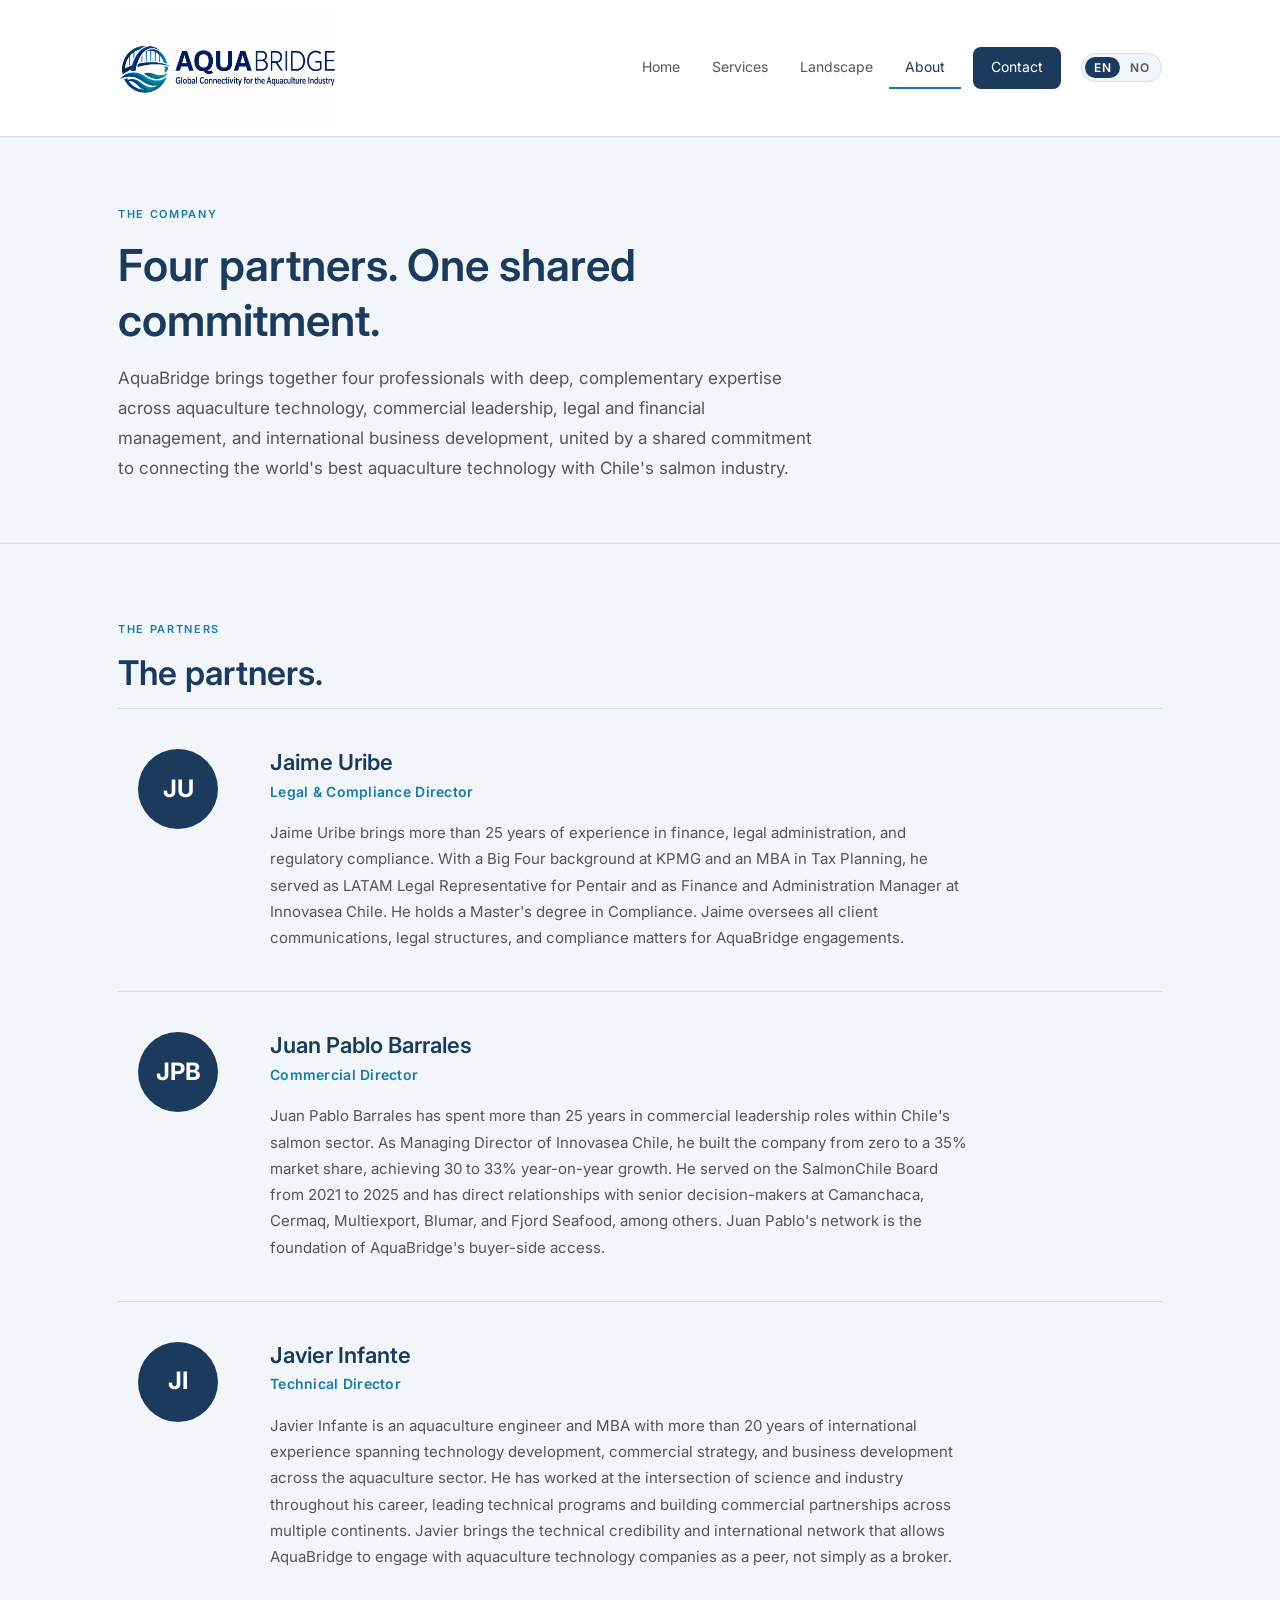
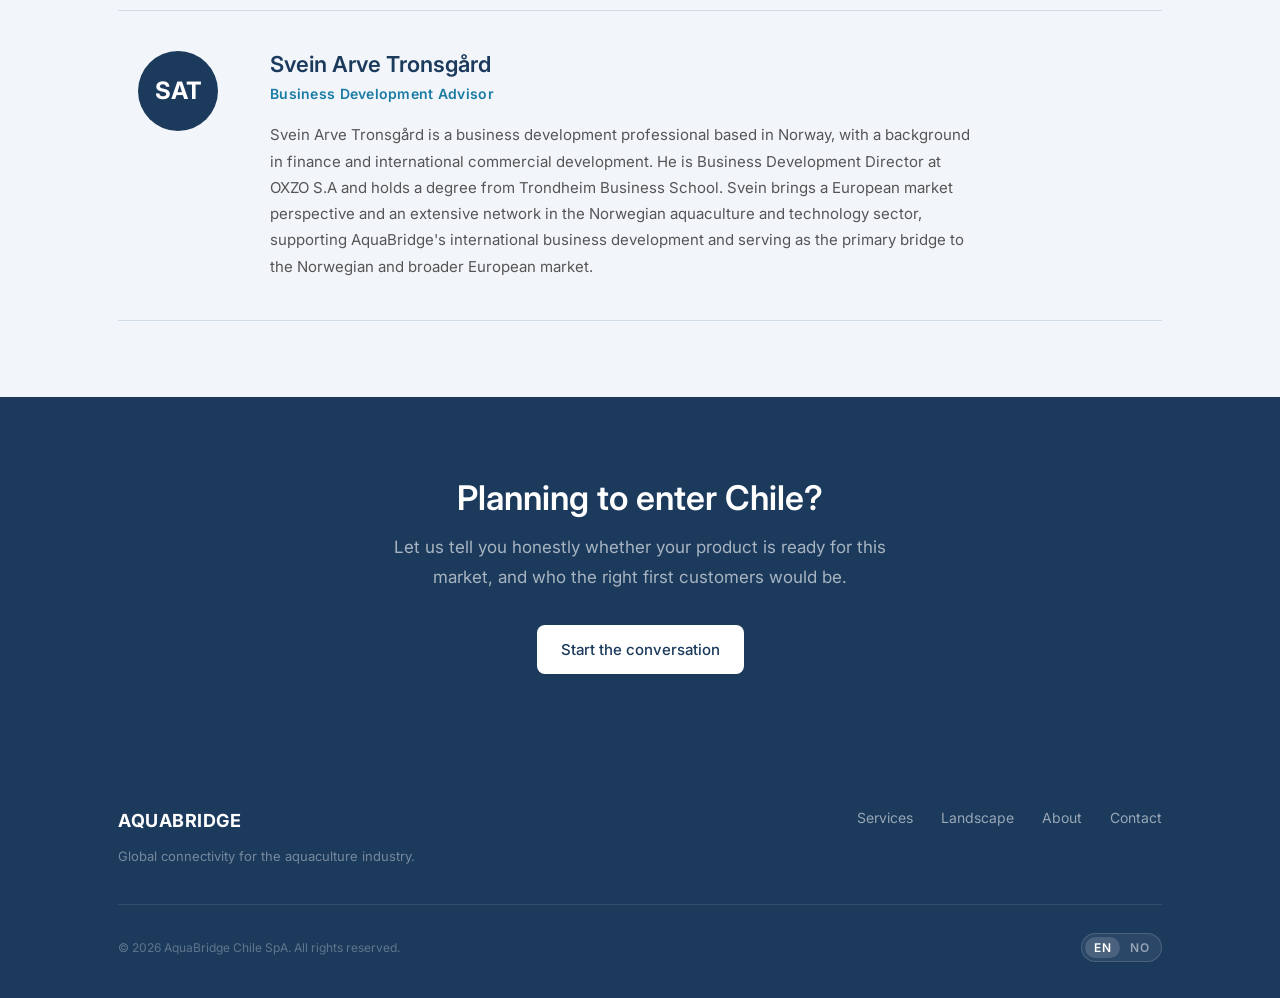
==== commit 0b6a23af: "Update website 05/27/2026 18:06:28.44" ====
--- a/about.html
+++ b/about.html
@@ -134,6 +134,7 @@
         </div>
         <nav class="footer-nav">
           <a href="services.html" data-i18n="nav_services">Services</a>
+          <a href="technology.html" data-i18n="nav_technology">Landscape</a>
           <a href="about.html" data-i18n="nav_about">About</a>
           <a href="contact.html" data-i18n="nav_contact">Contact</a>
         </nav>
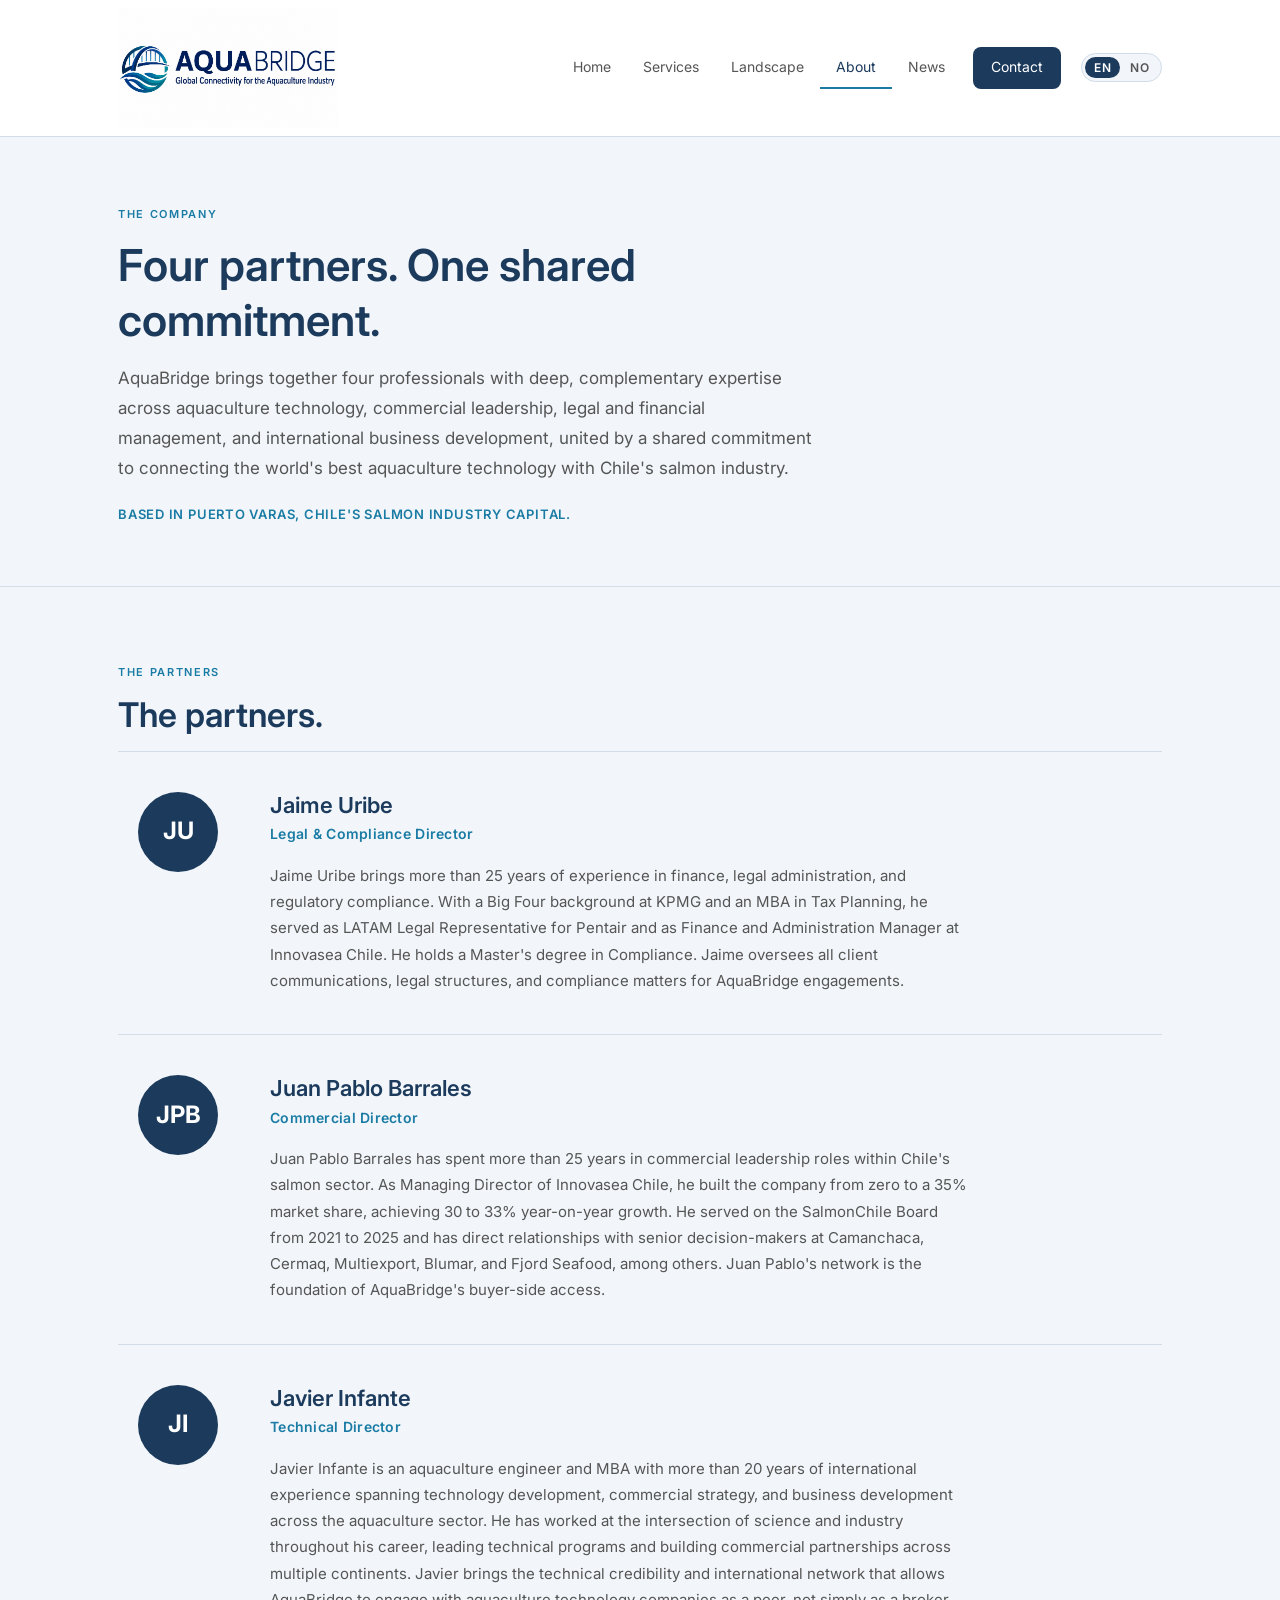
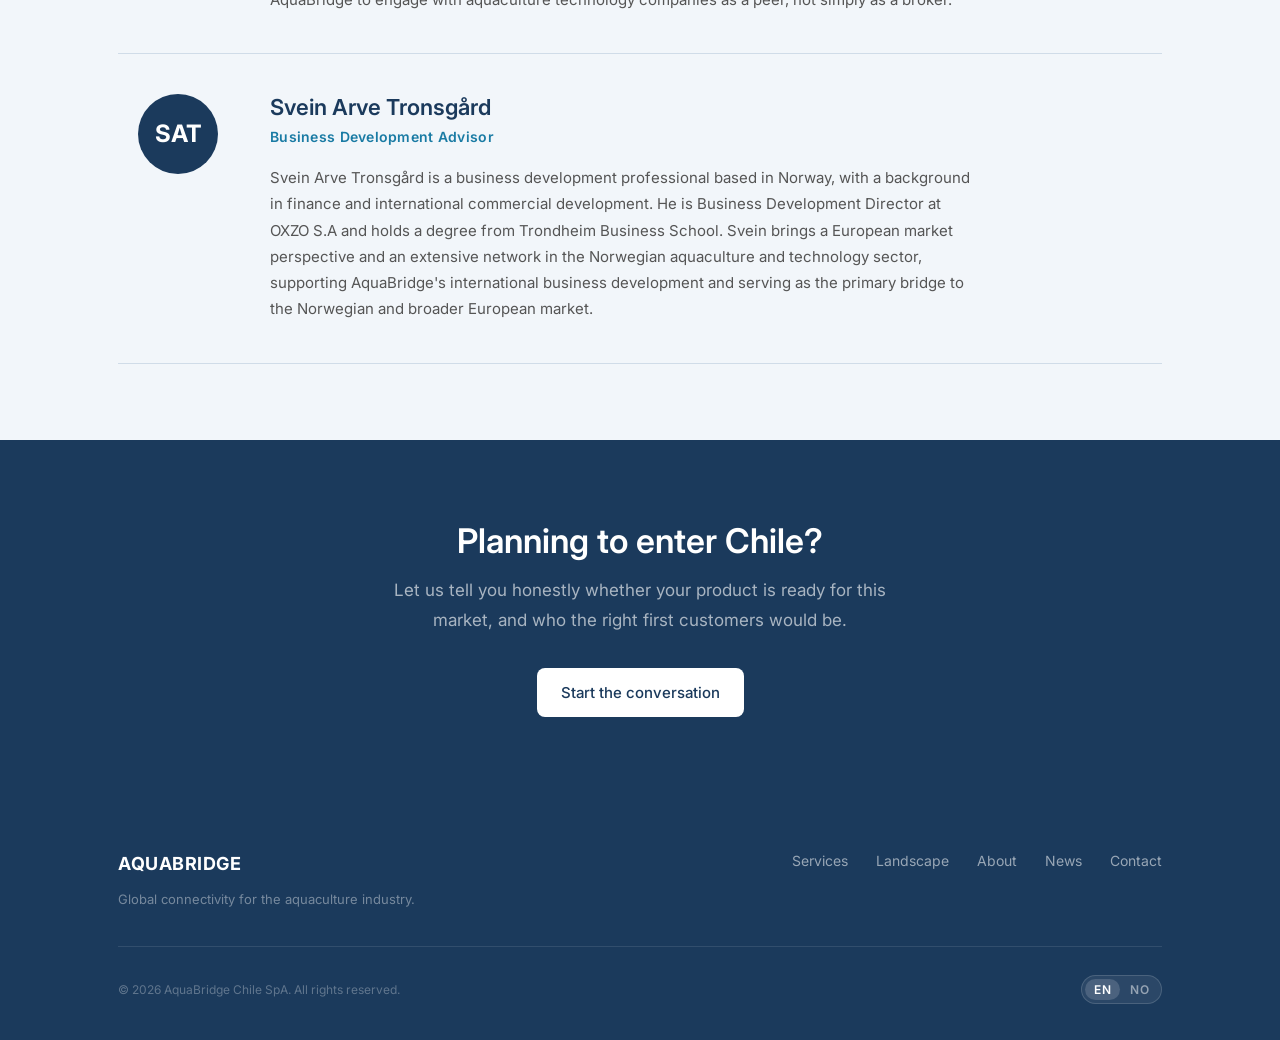
==== commit 24680b40: "feat: add news page with automated twice-weekly feed" ====
--- a/about.html
+++ b/about.html
@@ -35,6 +35,7 @@
           <a href="services.html" data-i18n="nav_services">Services</a>
           <a href="technology.html" data-i18n="nav_technology">Landscape</a>
           <a href="about.html" data-i18n="nav_about">About</a>
+          <a href="news.html" data-i18n="nav_news">News</a>
           <a href="contact.html" class="nav-cta" data-i18n="nav_contact">Contact</a>
           <div class="lang-toggle desktop">
             <button class="lang-btn active" data-lang="en">EN</button>
@@ -48,6 +49,7 @@
         <a href="services.html" data-i18n="nav_services">Services</a>
         <a href="technology.html" data-i18n="nav_technology">Landscape</a>
         <a href="about.html" data-i18n="nav_about">About</a>
+        <a href="news.html" data-i18n="nav_news">News</a>
         <a href="contact.html" data-i18n="nav_contact">Contact</a>
         <div class="lang-toggle"><button class="lang-btn active" data-lang="en">EN</button><button class="lang-btn" data-lang="no">NO</button></div>
       </div>
@@ -60,6 +62,7 @@
       <p class="hero-pre" data-i18n="about_pre">The company</p>
       <h1 data-i18n="about_h1">Four partners. One shared commitment.</h1>
       <p class="hero-sub" data-i18n="about_sub">AquaBridge brings together four professionals with deep, complementary expertise across aquaculture technology, commercial leadership, legal and financial management, and international business development, united by a shared commitment to connecting the world's best aquaculture technology with Chile's salmon industry.</p>
+      <p class="hero-location" data-i18n="about_location">Based in Puerto Varas, Chile's salmon industry capital.</p>
     </div>
   </div>
 
@@ -136,6 +139,7 @@
           <a href="services.html" data-i18n="nav_services">Services</a>
           <a href="technology.html" data-i18n="nav_technology">Landscape</a>
           <a href="about.html" data-i18n="nav_about">About</a>
+          <a href="news.html" data-i18n="nav_news">News</a>
           <a href="contact.html" data-i18n="nav_contact">Contact</a>
         </nav>
       </div>
--- a/css/style.css
+++ b/css/style.css
@@ -251,3 +251,7 @@
   h2 { font-size: 22px; }
   .stats-4 { grid-template-columns: 1fr; }
 }
+
+/* Location callouts */
+.mkt-location { color: rgba(255,255,255,0.72); font-size: 15px; margin-top: 36px; font-style: italic; }
+.hero-location { color: var(--teal); font-size: 13px; margin-top: 20px; margin-bottom: 0; letter-spacing: 0.06em; text-transform: uppercase; font-weight: 600; }
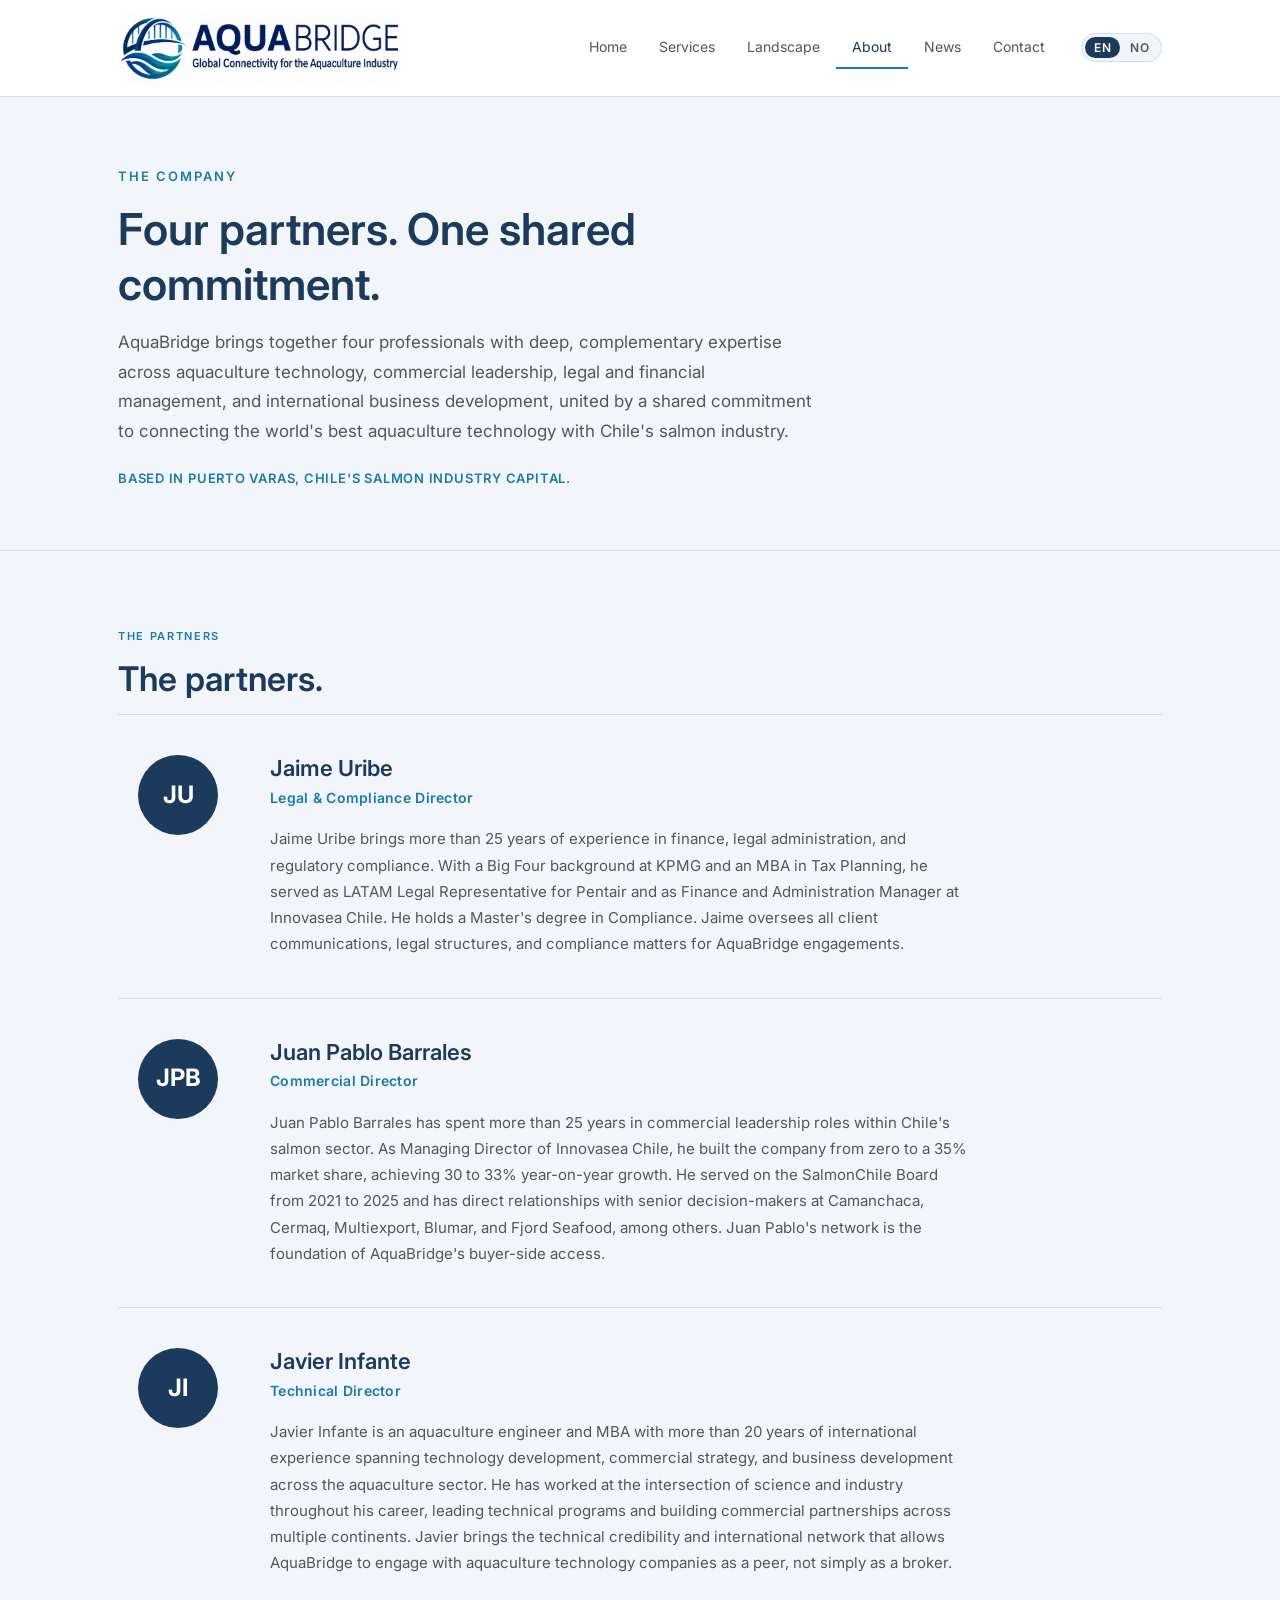
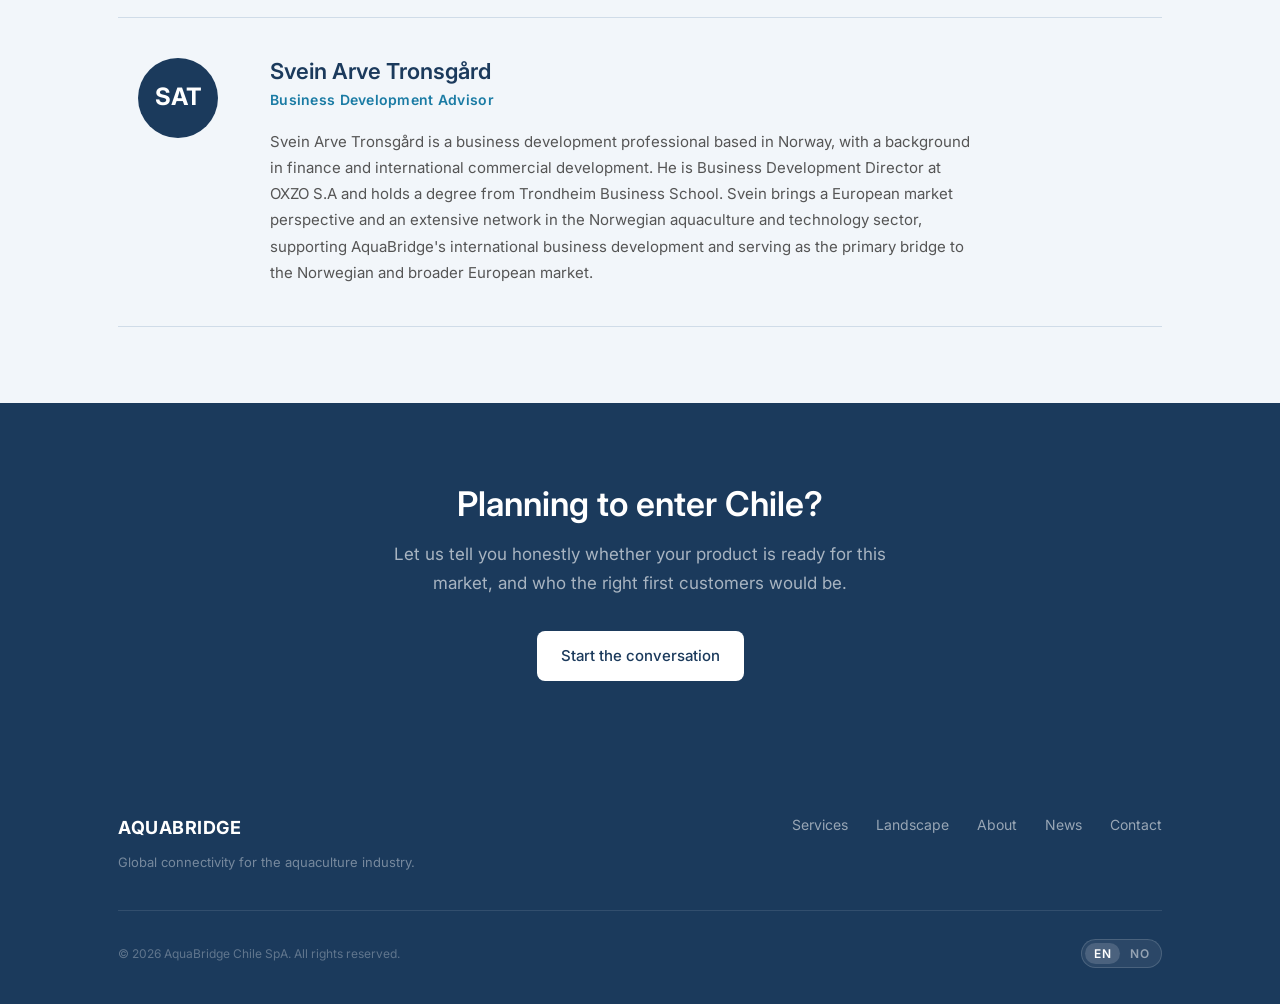
==== commit fa3a7ef6: "Update website 06/15/2026  7:47:32.73" ====
--- a/about.html
+++ b/about.html
@@ -9,6 +9,7 @@
   <!-- Open Graph -->
   <meta property="og:type" content="website">
   <meta property="og:url" content="https://www.aquabridge.cl/about.html">
+  <link rel="canonical" href="https://www.aquabridge.cl/about.html">
   <meta property="og:title" content="About — AquaBridge | Aquaculture Experts in Chile's Salmon Industry">
   <meta property="og:description" content="Four partners with deep experience in Chile's Atlantic salmon, coho, and trout farming industry — commercial, technical, legal, and international dimensions.">
   <meta property="og:image" content="https://www.aquabridge.cl/images/salmon_bridge.png">
--- a/css/style.css
+++ b/css/style.css
@@ -44,15 +44,15 @@
 /* ── Nav ───────────────────────────────────────────────────────────────── */
 .nav { position: sticky; top: 0; z-index: 100; background: var(--white); border-bottom: 1px solid var(--mgray); transition: box-shadow var(--t); }
 .nav.scrolled { box-shadow: 0 2px 16px rgba(0,0,0,0.07); }
-.nav-inner { display: flex; align-items: center; height: 136px; gap: 0; padding: 8px 0; }
+.nav-inner { display: flex; align-items: center; height: 96px; gap: 0; padding: 8px 0; }
 .nav-logo { display: flex; align-items: center; gap: 10px; text-decoration: none; flex-shrink: 0; margin-right: auto; }
-.nav-logo img { height: 120px; width: auto; }
+.nav-logo img { height: 76px; width: auto; }
 .nav-logo-text { display: none; }
 .nav-links { display: flex; align-items: center; gap: 0; }
 .nav-links a { font-size: 14px; color: var(--dgray); padding: 8px 16px; border-bottom: 2px solid transparent; transition: color var(--t), border-color var(--t); white-space: nowrap; display: block; }
 .nav-links a:hover, .nav-links a.active { color: var(--navy); border-bottom-color: var(--teal); }
-.nav-links a.nav-cta { background: var(--navy); color: var(--white); border-radius: var(--r); margin-left: 12px; border-bottom: 2px solid transparent; padding: 8px 18px; }
-.nav-links a.nav-cta:hover { background: var(--teal); }
+.nav-links a.nav-cta { background: none; color: var(--dgray); border-radius: 0; margin-left: 0; }
+.nav-links a.nav-cta:hover { background: none; color: var(--navy); }
 .lang-toggle { display: flex; align-items: center; gap: 1px; margin-left: 20px; background: var(--lgray); border-radius: 20px; padding: 3px; border: 1px solid var(--mgray); flex-shrink: 0; }
 .lang-btn { background: none; border: none; cursor: pointer; font-size: 12px; font-weight: 600; color: var(--dgray); padding: 3px 9px; border-radius: 16px; transition: background var(--t), color var(--t); font-family: var(--font); letter-spacing: 0.04em; }
 .lang-btn.active { background: var(--navy); color: var(--white); }
@@ -65,7 +65,7 @@
 
 /* ── Hero dark ─────────────────────────────────────────────────────────── */
 .hero-dark { background: var(--navy); padding: 88px 0 76px; }
-.hero-pre { font-size: 11px; letter-spacing: 0.15em; text-transform: uppercase; color: var(--teal); font-weight: 600; margin-bottom: 18px; }
+.hero-pre { font-size: 13px; letter-spacing: 0.15em; text-transform: uppercase; color: var(--teal); font-weight: 600; margin-bottom: 18px; }
 .hero-dark h1 { color: var(--white); max-width: 825px; margin-bottom: 22px; }
 .hero-dark .hero-sub { color: rgba(255,255,255,0.62); font-size: 17px; max-width: 675px; margin-bottom: 36px; line-height: 1.75; }
 .hero-btns { display: flex; gap: 12px; flex-wrap: wrap; margin-bottom: 56px; }
@@ -75,7 +75,7 @@
 
 /* ── Hero light ────────────────────────────────────────────────────────── */
 .hero-light { background: var(--lgray); padding: 68px 0 60px; border-bottom: 1px solid var(--mgray); }
-.hero-light .hero-pre { font-size: 11px; letter-spacing: 0.15em; text-transform: uppercase; color: var(--teal); font-weight: 600; margin-bottom: 14px; }
+.hero-light .hero-pre { font-size: 13px; letter-spacing: 0.15em; text-transform: uppercase; color: var(--teal); font-weight: 600; margin-bottom: 14px; }
 .hero-light h1 { margin-bottom: 16px; max-width: 700px; }
 .hero-light .hero-sub { color: var(--dgray); font-size: 17px; max-width: 700px; line-height: 1.75; }
 
@@ -234,6 +234,8 @@
   .vs-grid { grid-template-columns: 1fr; max-width: 480px; margin-left: auto; margin-right: auto; }
 }
 @media (max-width: 680px) {
+  .nav-inner { height: 68px; }
+  .nav-logo img { height: 52px; }
   .nav-links { display: none; }
   .lang-toggle.desktop { display: none; }
   .nav-hamburger { display: flex; }
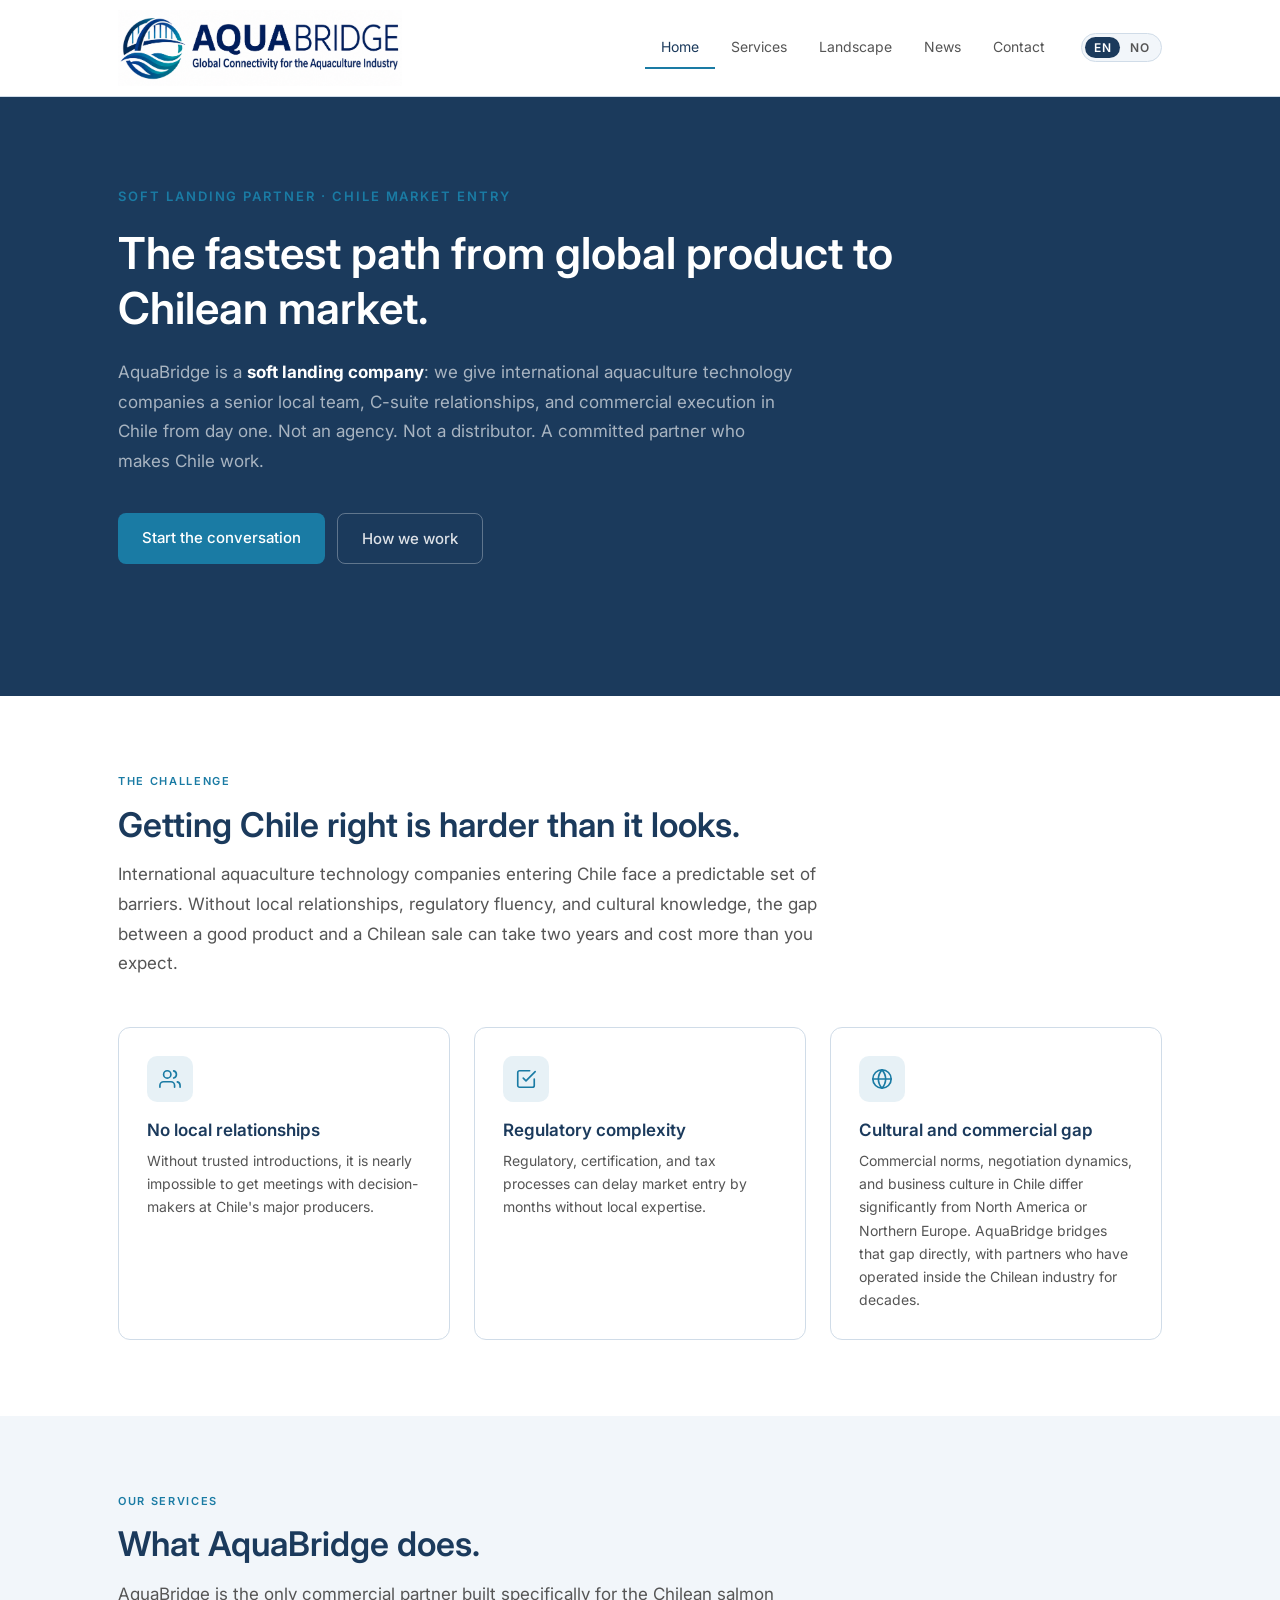
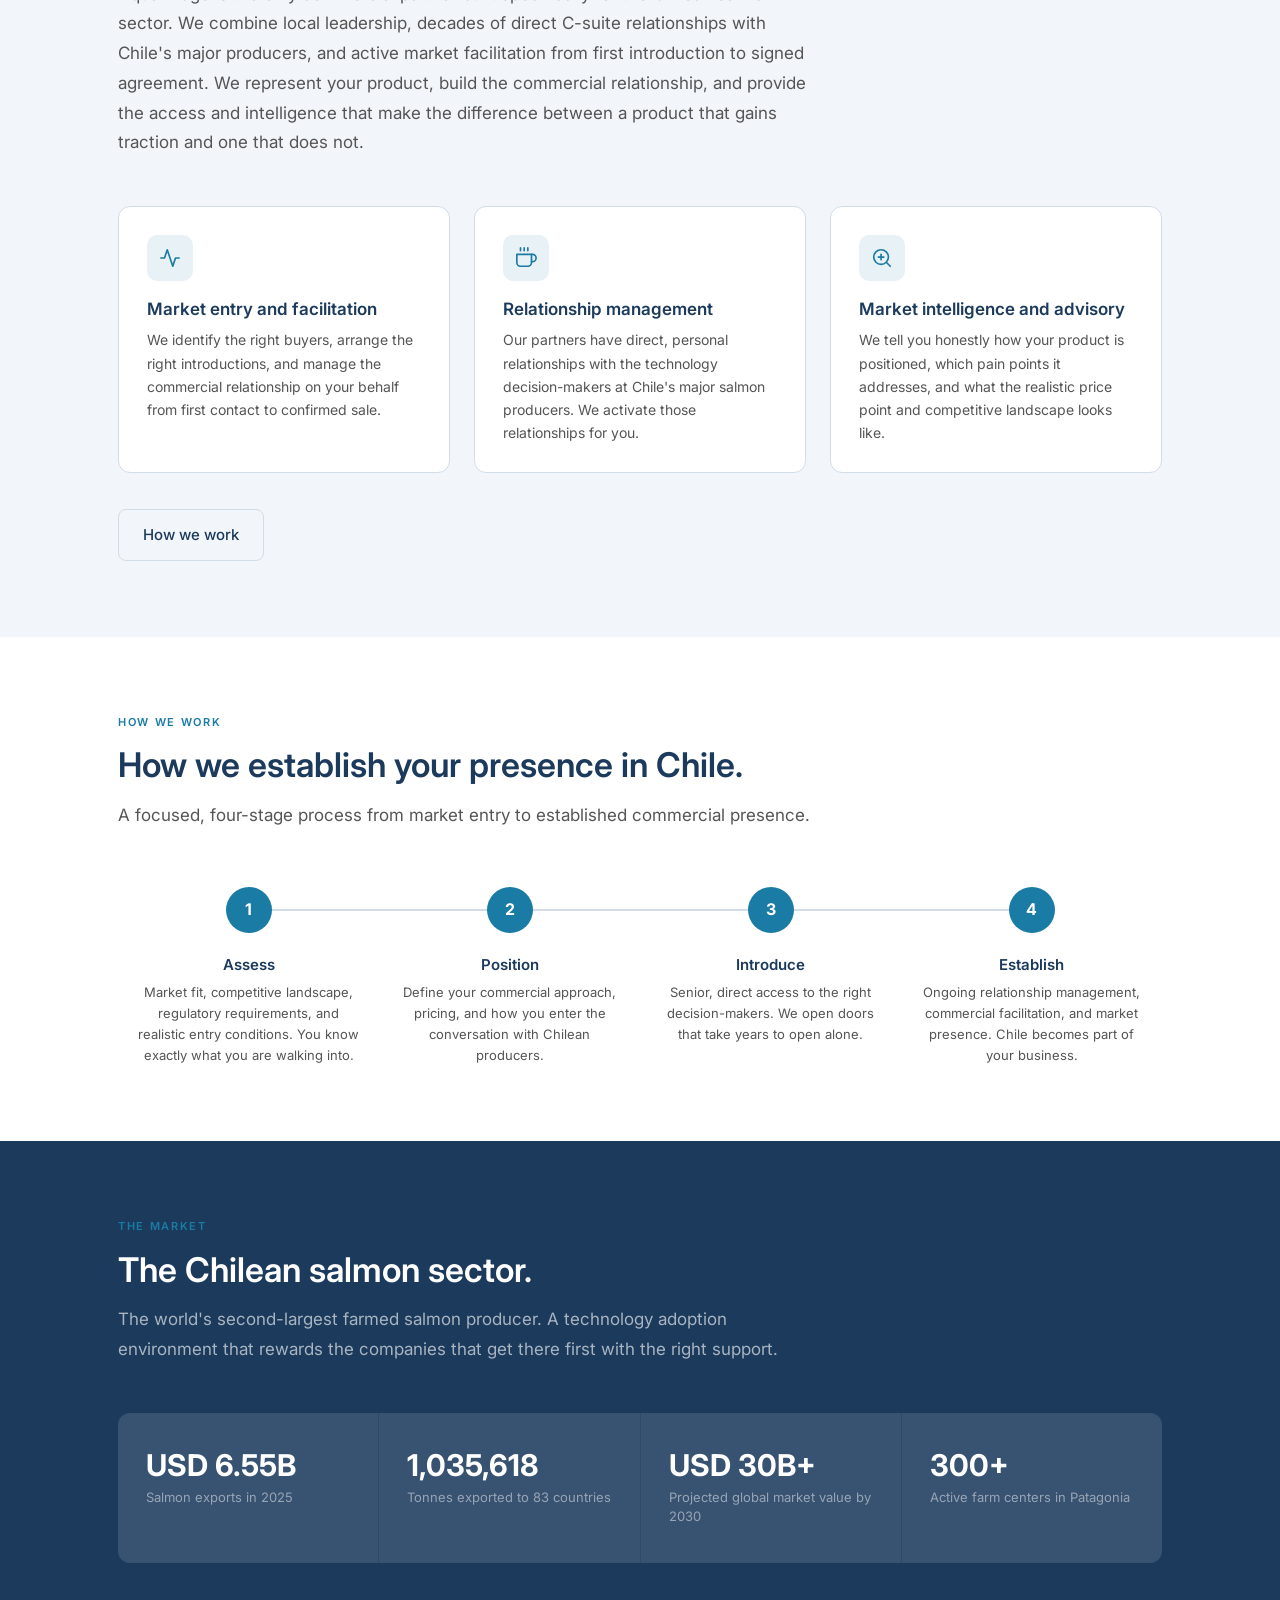
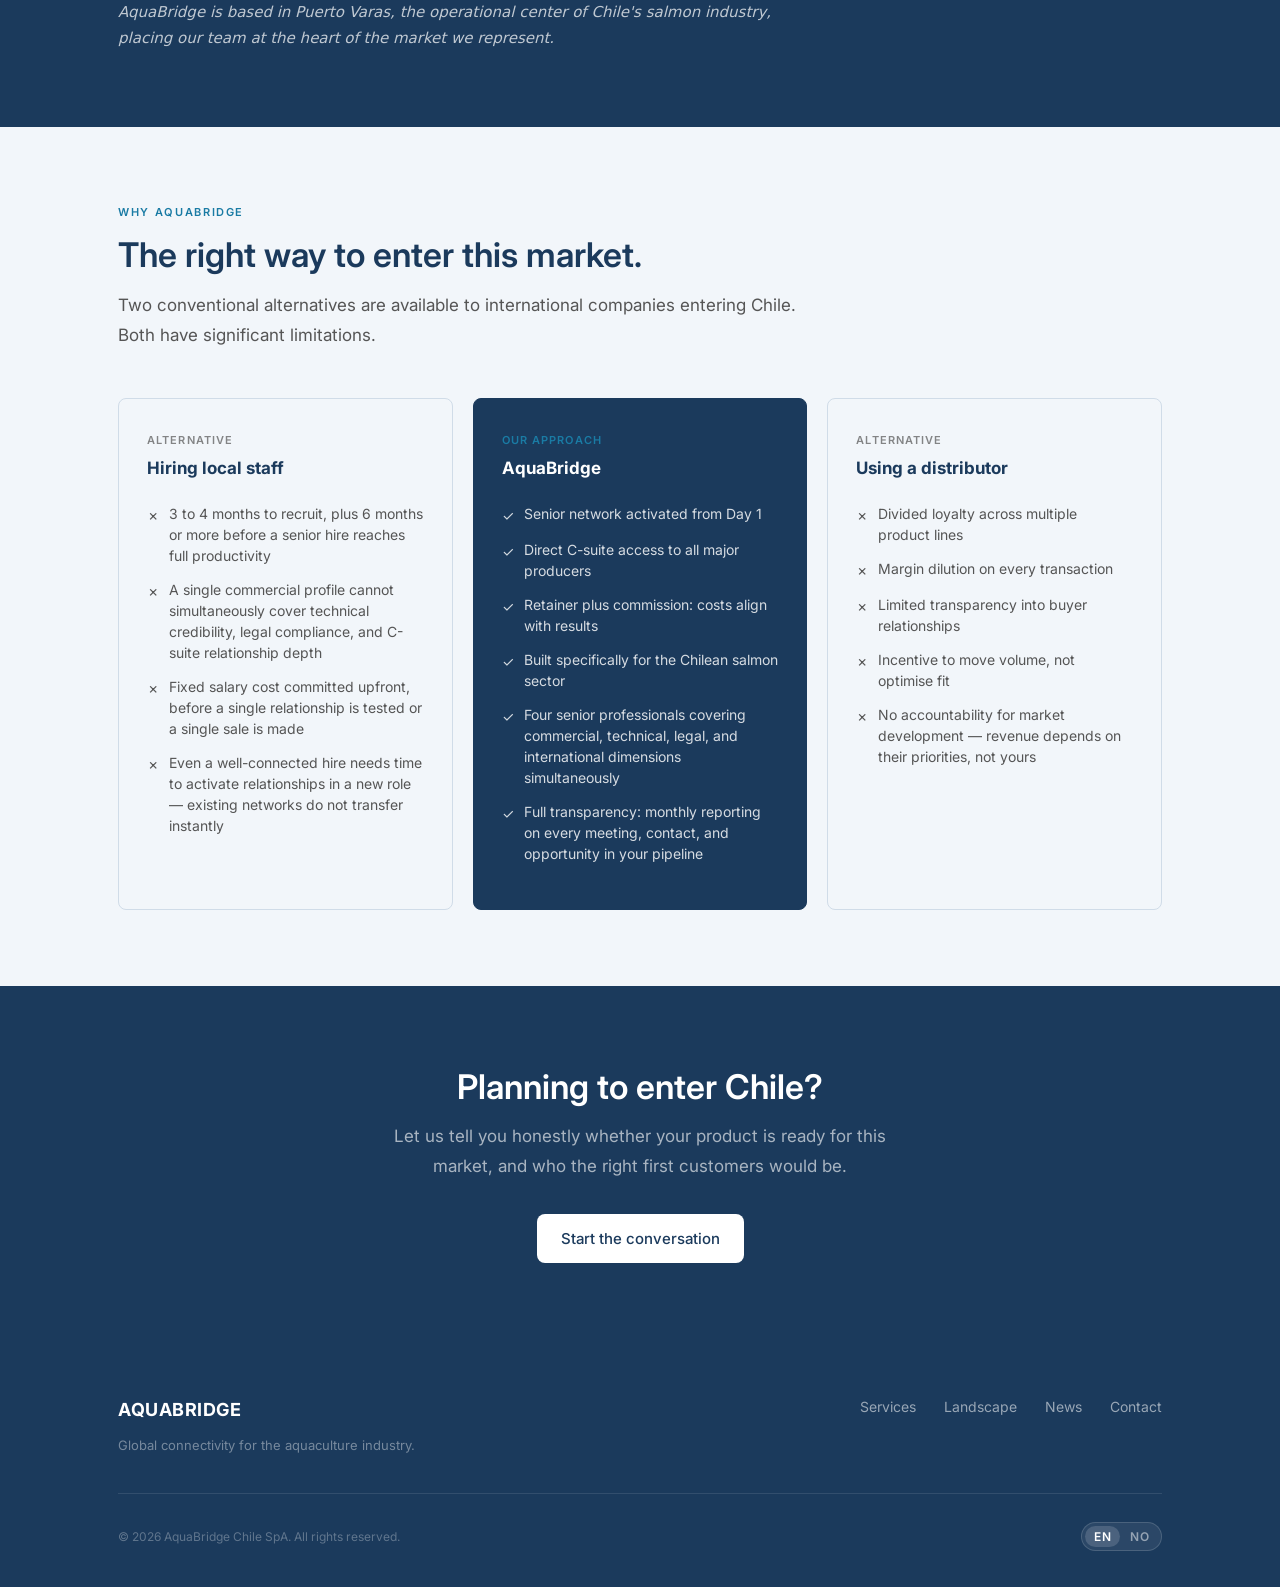
==== commit a203f54c: "Update website 08/31/2026 17:16:57.04" ====
--- a/about.html
+++ b/about.html
@@ -2,155 +2,11 @@
 <html lang="en">
 <head>
   <meta charset="UTF-8">
-  <meta name="viewport" content="width=device-width, initial-scale=1.0">
-  <meta name="description" content="Meet the AquaBridge team — four partners with deep experience in Chile's Atlantic salmon, coho salmon, and trout farming industry, covering commercial leadership, aquaculture technology, legal compliance, and international business development.">
-  <meta name="keywords" content="AquaBridge team, aquaculture Chile experts, Chilean salmon industry, salmon technology consultants, Atlantic salmon Chile, coho salmon producers, Salmo salar, aquaculture engineer Chile, salmon commercial leadership, SalmonChile, soft landing Chile, aquaculture market entry team">
-  <title>About — AquaBridge | Aquaculture Experts in Chile's Salmon Industry</title>
-  <!-- Open Graph -->
-  <meta property="og:type" content="website">
-  <meta property="og:url" content="https://www.aquabridge.cl/about.html">
-  <link rel="canonical" href="https://www.aquabridge.cl/about.html">
-  <meta property="og:title" content="About — AquaBridge | Aquaculture Experts in Chile's Salmon Industry">
-  <meta property="og:description" content="Four partners with deep experience in Chile's Atlantic salmon, coho, and trout farming industry — commercial, technical, legal, and international dimensions.">
-  <meta property="og:image" content="https://www.aquabridge.cl/images/salmon_bridge.png">
-  <!-- Twitter Card -->
-  <meta name="twitter:card" content="summary_large_image">
-  <meta name="twitter:title" content="About — AquaBridge | Aquaculture Experts in Chile's Salmon Industry">
-  <meta name="twitter:description" content="Four partners with deep experience in Chile's Atlantic salmon, coho, and trout farming industry.">
-  <meta name="twitter:image" content="https://www.aquabridge.cl/images/salmon_bridge.png">
-  <link rel="preconnect" href="https://fonts.googleapis.com">
-  <link rel="preconnect" href="https://fonts.gstatic.com" crossorigin>
-  <link href="https://fonts.googleapis.com/css2?family=Inter:wght@400;500;600;700&display=swap" rel="stylesheet">
-  <link rel="stylesheet" href="css/style.css">
+  <meta http-equiv="refresh" content="0; url=index.html">
+  <link rel="canonical" href="https://www.aquabridge.cl/index.html">
+  <title>AquaBridge</title>
 </head>
 <body>
-  <nav class="nav">
-    <div class="container">
-      <div class="nav-inner">
-        <a href="index.html" class="nav-logo">
-          <img src="images/logo.png" alt="AquaBridge" onerror="this.style.display='none'">
-          <span class="nav-logo-text">AQUABRIDGE</span>
-        </a>
-        <div class="nav-links">
-          <a href="index.html" data-i18n="nav_home">Home</a>
-          <a href="services.html" data-i18n="nav_services">Services</a>
-          <a href="technology.html" data-i18n="nav_technology">Landscape</a>
-          <a href="about.html" data-i18n="nav_about">About</a>
-          <a href="news.html" data-i18n="nav_news">News</a>
-          <a href="contact.html" class="nav-cta" data-i18n="nav_contact">Contact</a>
-          <div class="lang-toggle desktop">
-            <button class="lang-btn active" data-lang="en">EN</button>
-            <button class="lang-btn" data-lang="no">NO</button>
-          </div>
-        </div>
-        <button class="nav-hamburger" aria-label="Open menu"><span></span><span></span><span></span></button>
-      </div>
-      <div class="nav-mobile">
-        <a href="index.html" data-i18n="nav_home">Home</a>
-        <a href="services.html" data-i18n="nav_services">Services</a>
-        <a href="technology.html" data-i18n="nav_technology">Landscape</a>
-        <a href="about.html" data-i18n="nav_about">About</a>
-        <a href="news.html" data-i18n="nav_news">News</a>
-        <a href="contact.html" data-i18n="nav_contact">Contact</a>
-        <div class="lang-toggle"><button class="lang-btn active" data-lang="en">EN</button><button class="lang-btn" data-lang="no">NO</button></div>
-      </div>
-    </div>
-  </nav>
-
-  <!-- HERO -->
-  <div class="hero-light">
-    <div class="container">
-      <p class="hero-pre" data-i18n="about_pre">The company</p>
-      <h1 data-i18n="about_h1">Four partners. One shared commitment.</h1>
-      <p class="hero-sub" data-i18n="about_sub">AquaBridge brings together four professionals with deep, complementary expertise across aquaculture technology, commercial leadership, legal and financial management, and international business development, united by a shared commitment to connecting the world's best aquaculture technology with Chile's salmon industry.</p>
-      <p class="hero-location" data-i18n="about_location">Based in Puerto Varas, Chile's salmon industry capital.</p>
-    </div>
-  </div>
-
-  <!-- PARTNERS -->
-  <section class="sec-gray">
-    <div class="container">
-      <p class="sec-label">The partners</p>
-      <h2 class="sec-h2" data-i18n="about_team_h2">The partners.</h2>
-
-      <div class="profile">
-        <div class="profile-left">
-          <div class="profile-avatar">JU</div>
-        </div>
-        <div class="profile-right">
-          <h3 data-i18n="p3_name">Jaime Uribe</h3>
-          <p class="role" data-i18n="p3_role">Legal & Compliance Director</p>
-          <p data-i18n="p3_long">Jaime Uribe brings more than 25 years of experience in finance, legal administration, and regulatory compliance. With a Big Four background at KPMG and an MBA in Tax Planning, he served as LATAM Legal Representative for Pentair and as Finance and Administration Manager at Innovasea Chile. He holds a Master's degree in Compliance. Jaime oversees all client communications, legal structures, and compliance matters for AquaBridge engagements.</p>
-        </div>
-      </div>
-
-      <div class="profile">
-        <div class="profile-left">
-          <div class="profile-avatar">JPB</div>
-        </div>
-        <div class="profile-right">
-          <h3 data-i18n="p2_name">Juan Pablo Barrales</h3>
-          <p class="role" data-i18n="p2_role">Commercial Director</p>
-          <p data-i18n="p2_long">Juan Pablo Barrales has spent more than 25 years in commercial leadership roles within Chile's salmon sector. As Managing Director of Innovasea Chile, he built the company from zero to a 35% market share, achieving 30 to 33% year-on-year growth. He served on the SalmonChile Board from 2021 to 2025 and has direct relationships with senior decision-makers at Camanchaca, Cermaq, Multiexport, Blumar, and Fjord Seafood, among others. Juan Pablo's network is the foundation of AquaBridge's buyer-side access.</p>
-        </div>
-      </div>
-
-      <div class="profile">
-        <div class="profile-left">
-          <div class="profile-avatar">JI</div>
-        </div>
-        <div class="profile-right">
-          <h3 data-i18n="p1_name">Javier Infante</h3>
-          <p class="role" data-i18n="p1_role">Technical Director</p>
-          <p data-i18n="p1_long">Javier Infante is an aquaculture engineer and MBA with more than 20 years of international experience spanning technology development, commercial strategy, and business development across the aquaculture sector. He has worked at the intersection of science and industry throughout his career, leading technical programs and building commercial partnerships across multiple continents. Javier brings the technical credibility and international network that allows AquaBridge to engage with aquaculture technology companies as a peer, not simply as a broker.</p>
-        </div>
-      </div>
-
-      <div class="profile">
-        <div class="profile-left">
-          <div class="profile-avatar">SAT</div>
-        </div>
-        <div class="profile-right">
-          <h3 data-i18n="p4_name">Svein Arve Tronsgård</h3>
-          <p class="role" data-i18n="p4_role">Business Development Advisor</p>
-          <p data-i18n="p4_long">Svein Arve Tronsgård is a business development professional based in Norway, with a background in finance and international commercial development. He is Business Development Director at OXZO S.A and holds a degree from Trondheim Business School. Svein brings a European market perspective and an extensive network in the Norwegian aquaculture and technology sector, supporting AquaBridge's international business development and serving as the primary bridge to the Norwegian and broader European market.</p>
-        </div>
-      </div>
-
-    </div>
-  </section>
-
-  <!-- CTA -->
-  <div class="cta-section">
-    <div class="container">
-      <h2 data-i18n="cta_h2">Planning to enter Chile?</h2>
-      <p data-i18n="cta_p">Let us tell you honestly whether your product is ready for this market, and who the right first customers would be.</p>
-      <a href="contact.html" class="btn btn-white" data-i18n="cta_btn">Start the conversation</a>
-    </div>
-  </div>
-
-  <footer class="footer">
-    <div class="container">
-      <div class="footer-top">
-        <div class="footer-brand">
-          <div class="footer-logo"><img src="images/logo.png" alt="AquaBridge" onerror="this.style.display='none';this.nextElementSibling.style.display='block'"><span class="footer-logo-text">AQUABRIDGE</span></div>
-          <p class="footer-tag" data-i18n="footer_tag">Global connectivity for the aquaculture industry.</p>
-        </div>
-        <nav class="footer-nav">
-          <a href="services.html" data-i18n="nav_services">Services</a>
-          <a href="technology.html" data-i18n="nav_technology">Landscape</a>
-          <a href="about.html" data-i18n="nav_about">About</a>
-          <a href="news.html" data-i18n="nav_news">News</a>
-          <a href="contact.html" data-i18n="nav_contact">Contact</a>
-        </nav>
-      </div>
-      <div class="footer-bottom">
-        <p class="footer-copy" data-i18n="footer_copy">© 2026 AquaBridge Chile SpA. All rights reserved.</p>
-        <div class="lang-toggle"><button class="lang-btn active" data-lang="en">EN</button><button class="lang-btn" data-lang="no">NO</button></div>
-      </div>
-    </div>
-  </footer>
-
-  <script src="js/main.js"></script>
+  <script>window.location.replace("index.html");</script>
 </body>
-</html>+</html>
